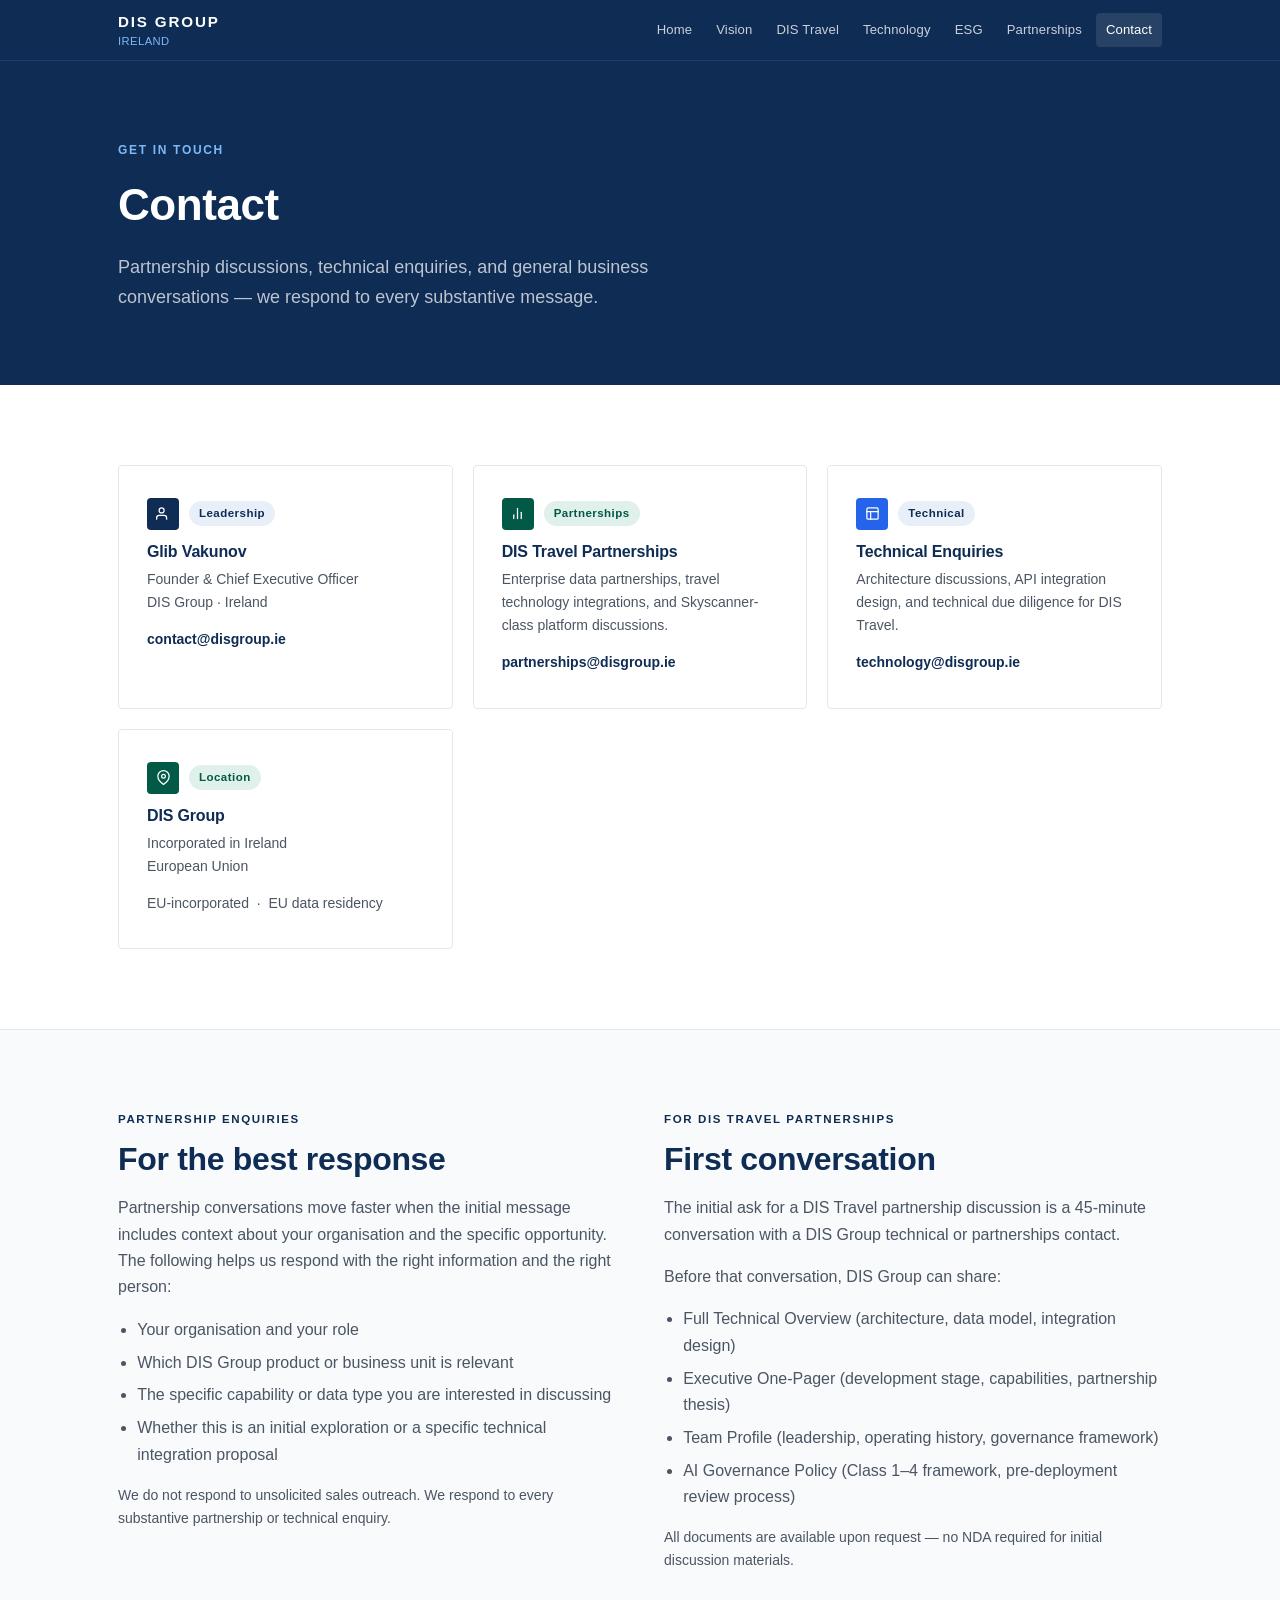
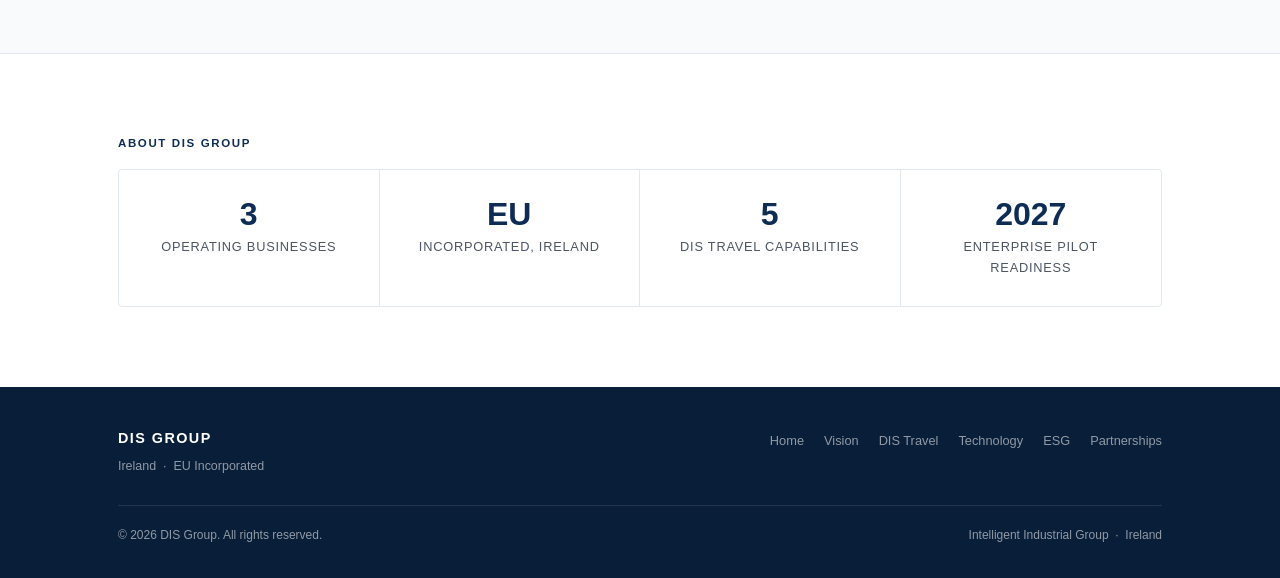
==== docs/contact.html @ 8ce6a3cd "docs: add GitHub Pages corporate website for DIS Group 7-page professional HTML/CSS website from /do" ====
<!DOCTYPE html>
<html lang="en">
<head>
  <meta charset="UTF-8">
  <meta name="viewport" content="width=device-width, initial-scale=1.0">
  <title>Contact — DIS Group</title>
  <meta name="description" content="Contact DIS Group for partnership enquiries, DIS Travel information, and general business discussions.">
  <link rel="stylesheet" href="css/style.css">
</head>
<body>

<nav class="nav">
  <div class="container nav-inner">
    <a href="index.html" class="nav-logo">DIS GROUP<span>IRELAND</span></a>
    <ul class="nav-links">
      <li><a href="index.html">Home</a></li>
      <li><a href="vision.html">Vision</a></li>
      <li><a href="dis-travel.html">DIS Travel</a></li>
      <li><a href="technology.html">Technology</a></li>
      <li><a href="esg.html">ESG</a></li>
      <li><a href="partnerships.html">Partnerships</a></li>
      <li><a href="contact.html" class="active">Contact</a></li>
    </ul>
  </div>
</nav>

<!-- ── HERO ── -->
<section class="hero">
  <div class="container">
    <div class="hero-eyebrow">Get in Touch</div>
    <h1>Contact</h1>
    <p class="lead">Partnership discussions, technical enquiries, and general business conversations — we respond to every substantive message.</p>
  </div>
</section>

<!-- ── CONTACT CARDS ── -->
<section class="section">
  <div class="container">
    <div class="contact-grid">

      <div class="contact-card">
        <div style="display:flex; align-items:center; gap:10px; margin-bottom:12px;">
          <div class="card-icon" style="margin:0; width:32px; height:32px;">
            <svg viewBox="0 0 24 24" style="width:15px; height:15px;"><path d="M17 21v-2a4 4 0 0 0-4-4H5a4 4 0 0 0-4 4v2" stroke="white" fill="none" stroke-width="2" stroke-linecap="round" stroke-linejoin="round"/><circle cx="9" cy="7" r="4" stroke="white" fill="none" stroke-width="2"/></svg>
          </div>
          <span class="badge badge-navy">Leadership</span>
        </div>
        <h3>Glib Vakunov</h3>
        <p>Founder &amp; Chief Executive Officer<br>DIS Group · Ireland</p>
        <a href="mailto:contact@disgroup.ie">contact@disgroup.ie</a>
      </div>

      <div class="contact-card">
        <div style="display:flex; align-items:center; gap:10px; margin-bottom:12px;">
          <div class="card-icon card-icon-green" style="margin:0; width:32px; height:32px;">
            <svg viewBox="0 0 24 24" style="width:15px; height:15px;"><path d="M18 20V10" stroke="white" fill="none" stroke-width="2" stroke-linecap="round"/><path d="M12 20V4" stroke="white" fill="none" stroke-width="2" stroke-linecap="round"/><path d="M6 20v-6" stroke="white" fill="none" stroke-width="2" stroke-linecap="round"/></svg>
          </div>
          <span class="badge badge-green">Partnerships</span>
        </div>
        <h3>DIS Travel Partnerships</h3>
        <p>Enterprise data partnerships, travel technology integrations, and Skyscanner-class platform discussions.</p>
        <a href="mailto:partnerships@disgroup.ie">partnerships@disgroup.ie</a>
      </div>

      <div class="contact-card">
        <div style="display:flex; align-items:center; gap:10px; margin-bottom:12px;">
          <div class="card-icon card-icon-blue" style="margin:0; width:32px; height:32px;">
            <svg viewBox="0 0 24 24" style="width:15px; height:15px;"><rect x="3" y="3" width="18" height="18" rx="2" stroke="white" fill="none" stroke-width="2"/><path d="M3 9h18" stroke="white" fill="none" stroke-width="2"/><path d="M9 21V9" stroke="white" fill="none" stroke-width="2"/></svg>
          </div>
          <span class="badge badge-navy">Technical</span>
        </div>
        <h3>Technical Enquiries</h3>
        <p>Architecture discussions, API integration design, and technical due diligence for DIS Travel.</p>
        <a href="mailto:technology@disgroup.ie">technology@disgroup.ie</a>
      </div>

      <div class="contact-card">
        <div style="display:flex; align-items:center; gap:10px; margin-bottom:12px;">
          <div class="card-icon" style="margin:0; width:32px; height:32px; background:var(--green);">
            <svg viewBox="0 0 24 24" style="width:15px; height:15px;"><path d="M21 10c0 7-9 13-9 13s-9-6-9-13a9 9 0 0 1 18 0z" stroke="white" fill="none" stroke-width="2"/><circle cx="12" cy="10" r="3" stroke="white" fill="none" stroke-width="2"/></svg>
          </div>
          <span class="badge badge-green">Location</span>
        </div>
        <h3>DIS Group</h3>
        <p>Incorporated in Ireland<br>European Union</p>
        <span style="font-size:0.875rem; color:var(--gray-600);">EU-incorporated &nbsp;·&nbsp; EU data residency</span>
      </div>

    </div>
  </div>
</section>

<hr class="divider">

<!-- ── WHAT TO INCLUDE ── -->
<section class="section section-alt">
  <div class="container">
    <div class="two-col">
      <div>
        <span class="section-label">Partnership Enquiries</span>
        <h2 class="mt-xs">For the best response</h2>
        <p class="mt-sm">Partnership conversations move faster when the initial message includes context about your organisation and the specific opportunity. The following helps us respond with the right information and the right person:</p>
        <ul class="bullets mt-xs">
          <li>Your organisation and your role</li>
          <li>Which DIS Group product or business unit is relevant</li>
          <li>The specific capability or data type you are interested in discussing</li>
          <li>Whether this is an initial exploration or a specific technical integration proposal</li>
        </ul>
        <p class="mt-sm text-muted text-small">We do not respond to unsolicited sales outreach. We respond to every substantive partnership or technical enquiry.</p>
      </div>
      <div>
        <span class="section-label">For DIS Travel Partnerships</span>
        <h2 class="mt-xs">First conversation</h2>
        <p class="mt-sm">The initial ask for a DIS Travel partnership discussion is a 45-minute conversation with a DIS Group technical or partnerships contact.</p>
        <p>Before that conversation, DIS Group can share:</p>
        <ul class="bullets mt-xs">
          <li>Full Technical Overview (architecture, data model, integration design)</li>
          <li>Executive One-Pager (development stage, capabilities, partnership thesis)</li>
          <li>Team Profile (leadership, operating history, governance framework)</li>
          <li>AI Governance Policy (Class 1–4 framework, pre-deployment review process)</li>
        </ul>
        <p class="mt-sm text-muted text-small">All documents are available upon request — no NDA required for initial discussion materials.</p>
      </div>
    </div>
  </div>
</section>

<hr class="divider">

<!-- ── CONTEXT STRIP ── -->
<section class="section">
  <div class="container">
    <span class="section-label">About DIS Group</span>
    <div class="stat-strip mt-sm">
      <div class="stat-item">
        <div class="stat-number">3</div>
        <div class="stat-label">Operating Businesses</div>
      </div>
      <div class="stat-item">
        <div class="stat-number">EU</div>
        <div class="stat-label">Incorporated, Ireland</div>
      </div>
      <div class="stat-item">
        <div class="stat-number">5</div>
        <div class="stat-label">DIS Travel Capabilities</div>
      </div>
      <div class="stat-item">
        <div class="stat-number">2027</div>
        <div class="stat-label">Enterprise Pilot Readiness</div>
      </div>
    </div>
  </div>
</section>

<footer>
  <div class="container">
    <div class="footer-inner">
      <div>
        <div class="footer-brand">DIS GROUP</div>
        <div class="footer-meta">Ireland &nbsp;·&nbsp; EU Incorporated</div>
      </div>
      <ul class="footer-links">
        <li><a href="index.html">Home</a></li>
        <li><a href="vision.html">Vision</a></li>
        <li><a href="dis-travel.html">DIS Travel</a></li>
        <li><a href="technology.html">Technology</a></li>
        <li><a href="esg.html">ESG</a></li>
        <li><a href="partnerships.html">Partnerships</a></li>
      </ul>
    </div>
    <div class="footer-bottom">
      <span>&copy; 2026 DIS Group. All rights reserved.</span>
      <span>Intelligent Industrial Group &nbsp;&middot;&nbsp; Ireland</span>
    </div>
  </div>
</footer>

</body>
</html>
---- docs/css/style.css ----
/* ============================================================
   DIS GROUP — Corporate Website
   Design System: Navy #0E2C54 · Green #025A46 · White #FFFFFF
   ============================================================ */

/* ── RESET ── */
*, *::before, *::after { box-sizing: border-box; margin: 0; padding: 0; }
html { font-size: 16px; scroll-behavior: smooth; }
img { max-width: 100%; display: block; }
a { color: inherit; text-decoration: none; }

/* ── TOKENS ── */
:root {
  --navy:      #0E2C54;
  --navy-deep: #091E38;
  --navy-mid:  #1A3F6F;
  --green:     #025A46;
  --green-mid: #03745A;
  --blue:      #2563EB;
  --white:     #FFFFFF;
  --gray-50:   #F8FAFC;
  --gray-100:  #F1F5F9;
  --gray-200:  #E2E8F0;
  --gray-400:  #94A3B8;
  --gray-600:  #4B5563;
  --gray-800:  #1F2937;
  --text:      #111827;

  --font: -apple-system, BlinkMacSystemFont, 'Segoe UI', Helvetica, Arial, sans-serif;
  --mono: 'SF Mono', 'Courier New', monospace;

  --radius:  4px;
  --shadow:  0 1px 3px rgba(0,0,0,0.10), 0 1px 2px rgba(0,0,0,0.06);
  --shadow-md: 0 4px 12px rgba(0,0,0,0.08);

  --max-w: 1100px;
  --section-gap: 80px;
}

/* ── BASE ── */
body {
  font-family: var(--font);
  font-size: 1rem;
  line-height: 1.65;
  color: var(--text);
  background: var(--white);
  -webkit-font-smoothing: antialiased;
}

/* ── UTILITIES ── */
.container { max-width: var(--max-w); margin: 0 auto; padding: 0 28px; }
.text-navy  { color: var(--navy); }
.text-green { color: var(--green); }
.text-muted { color: var(--gray-600); }
.text-small { font-size: 0.875rem; }
.text-center { text-align: center; }
.mt-0 { margin-top: 0; }
.mt-xs { margin-top: 8px; }
.mt-sm { margin-top: 16px; }
.mt-md { margin-top: 32px; }
.mt-lg { margin-top: 48px; }

/* ── TYPOGRAPHY ── */
h1, h2, h3, h4, h5 {
  font-family: var(--font);
  font-weight: 700;
  color: var(--navy);
  line-height: 1.25;
  letter-spacing: -0.01em;
}
h1 { font-size: clamp(1.75rem, 4vw, 2.75rem); }
h2 { font-size: clamp(1.4rem, 3vw, 2rem); }
h3 { font-size: 1.2rem; }
h4 { font-size: 1rem; color: var(--gray-800); }

p { margin-bottom: 1rem; color: var(--gray-600); }
p:last-child { margin-bottom: 0; }
p.lead { font-size: 1.125rem; color: var(--gray-600); line-height: 1.7; }

strong { color: var(--text); font-weight: 600; }
em { font-style: italic; }

ul.clean { list-style: none; padding: 0; }
ul.bullets { list-style: disc; padding-left: 1.2rem; }
ul.bullets li { margin-bottom: 0.4rem; color: var(--gray-600); }

/* ── NAVIGATION ── */
.nav {
  position: sticky;
  top: 0;
  z-index: 100;
  background: var(--navy);
  border-bottom: 1px solid var(--navy-mid);
}

.nav-inner {
  display: flex;
  align-items: center;
  justify-content: space-between;
  height: 60px;
  gap: 24px;
}

.nav-logo {
  font-size: 0.95rem;
  font-weight: 700;
  letter-spacing: 0.12em;
  color: var(--white);
  white-space: nowrap;
  flex-shrink: 0;
}

.nav-logo span {
  color: #7EB8F7;
  font-weight: 400;
  letter-spacing: 0.04em;
  font-size: 0.7rem;
  display: block;
  margin-top: -2px;
}

.nav-links {
  display: flex;
  align-items: center;
  gap: 4px;
  list-style: none;
  flex-wrap: wrap;
}

.nav-links a {
  display: block;
  padding: 6px 10px;
  font-size: 0.82rem;
  font-weight: 500;
  color: rgba(255,255,255,0.78);
  border-radius: var(--radius);
  letter-spacing: 0.01em;
  transition: color 0.15s, background 0.15s;
}

.nav-links a:hover,
.nav-links a.active {
  color: var(--white);
  background: rgba(255,255,255,0.1);
}

/* ── HERO ── */
.hero {
  background: var(--navy);
  color: var(--white);
  padding: 80px 0 72px;
}

.hero-eyebrow {
  font-size: 0.75rem;
  font-weight: 600;
  letter-spacing: 0.14em;
  text-transform: uppercase;
  color: #7EB8F7;
  margin-bottom: 16px;
}

.hero h1 {
  color: var(--white);
  max-width: 700px;
  margin-bottom: 20px;
}

.hero p.lead {
  color: rgba(255,255,255,0.72);
  max-width: 560px;
  margin-bottom: 0;
}

.hero-green {
  background: var(--green);
}

.hero-deep {
  background: var(--navy-deep);
}

/* ── SECTIONS ── */
.section { padding: var(--section-gap) 0; }
.section-alt { background: var(--gray-50); }
.section-navy { background: var(--navy); color: var(--white); }
.section-navy h2, .section-navy h3 { color: var(--white); }
.section-navy p { color: rgba(255,255,255,0.72); }
.section-navy .text-muted { color: rgba(255,255,255,0.55); }

.section-label {
  font-size: 0.72rem;
  font-weight: 700;
  letter-spacing: 0.14em;
  text-transform: uppercase;
  color: var(--navy);
  margin-bottom: 10px;
  display: block;
}

.section-navy .section-label { color: #7EB8F7; }
.section-green .section-label { color: var(--green); }

.section-intro { max-width: 640px; }

/* ── DIVIDER ── */
.divider {
  border: none;
  border-top: 1px solid var(--gray-200);
  margin: 0;
}

/* ── CARDS ── */
.card-grid {
  display: grid;
  gap: 20px;
  grid-template-columns: repeat(auto-fill, minmax(280px, 1fr));
}

.card-grid-2 {
  display: grid;
  gap: 20px;
  grid-template-columns: repeat(auto-fill, minmax(340px, 1fr));
}

.card {
  background: var(--white);
  border: 1px solid var(--gray-200);
  border-radius: var(--radius);
  padding: 28px;
  box-shadow: var(--shadow);
}

.card-alt { background: var(--gray-50); }

.card-icon {
  width: 36px;
  height: 36px;
  border-radius: var(--radius);
  background: var(--navy);
  display: flex;
  align-items: center;
  justify-content: center;
  margin-bottom: 16px;
}

.card-icon-green { background: var(--green); }
.card-icon-blue  { background: var(--blue); }

.card-icon svg { width: 18px; height: 18px; fill: none; stroke: white; stroke-width: 2; stroke-linecap: round; stroke-linejoin: round; }

.card h3 { margin-bottom: 8px; font-size: 1.05rem; }
.card p  { font-size: 0.9rem; margin-bottom: 0; }

/* ── STAT STRIP ── */
.stat-strip {
  display: grid;
  grid-template-columns: repeat(auto-fit, minmax(160px, 1fr));
  gap: 0;
  border: 1px solid var(--gray-200);
  border-radius: var(--radius);
  overflow: hidden;
}

.stat-item {
  padding: 28px 24px;
  border-right: 1px solid var(--gray-200);
  text-align: center;
}

.stat-item:last-child { border-right: none; }

.stat-number {
  font-size: 2rem;
  font-weight: 700;
  color: var(--navy);
  line-height: 1;
  margin-bottom: 6px;
}

.stat-label {
  font-size: 0.8rem;
  color: var(--gray-600);
  text-transform: uppercase;
  letter-spacing: 0.06em;
}

/* ── TABLE ── */
.data-table {
  width: 100%;
  border-collapse: collapse;
  font-size: 0.9rem;
}

.data-table th {
  background: var(--navy);
  color: var(--white);
  font-weight: 600;
  text-align: left;
  padding: 11px 16px;
  font-size: 0.8rem;
  letter-spacing: 0.03em;
}

.data-table td {
  padding: 10px 16px;
  border-bottom: 1px solid var(--gray-200);
  color: var(--gray-600);
  vertical-align: top;
}

.data-table tr:nth-child(even) td { background: var(--gray-50); }
.data-table tr:last-child td { border-bottom: none; }
.data-table td:first-child { font-weight: 600; color: var(--navy); }
.data-table-wrap { border: 1px solid var(--gray-200); border-radius: var(--radius); overflow: hidden; }

/* ── PILLAR LIST ── */
.pillar-list { display: flex; flex-direction: column; gap: 20px; }

.pillar {
  display: flex;
  gap: 20px;
  align-items: flex-start;
}

.pillar-number {
  flex-shrink: 0;
  width: 36px;
  height: 36px;
  background: var(--navy);
  color: var(--white);
  font-size: 0.85rem;
  font-weight: 700;
  display: flex;
  align-items: center;
  justify-content: center;
  border-radius: var(--radius);
}

.pillar-number-green { background: var(--green); }

.pillar-body h4 { color: var(--navy); margin-bottom: 4px; font-size: 0.95rem; }
.pillar-body p  { font-size: 0.875rem; margin: 0; color: var(--gray-600); }

/* ── HORIZON CARDS ── */
.horizon-grid {
  display: grid;
  gap: 16px;
  grid-template-columns: repeat(auto-fill, minmax(240px, 1fr));
}

.horizon-card {
  border: 1px solid var(--gray-200);
  border-radius: var(--radius);
  padding: 24px;
  border-top: 3px solid var(--navy);
}

.horizon-card.green { border-top-color: var(--green); }
.horizon-card.blue  { border-top-color: var(--blue); }
.horizon-card.light { border-top-color: var(--gray-400); }

.horizon-label {
  font-size: 0.7rem;
  font-weight: 700;
  letter-spacing: 0.12em;
  text-transform: uppercase;
  color: var(--navy);
  margin-bottom: 6px;
}

.horizon-card.green .horizon-label { color: var(--green); }

.horizon-card h3 { font-size: 1rem; margin-bottom: 8px; }
.horizon-card p  { font-size: 0.85rem; margin: 0; }

/* ── BADGE ── */
.badge {
  display: inline-block;
  padding: 3px 10px;
  border-radius: 100px;
  font-size: 0.72rem;
  font-weight: 600;
  letter-spacing: 0.04em;
}

.badge-navy   { background: #E8EFF8; color: var(--navy); }
.badge-green  { background: #E0F0EA; color: var(--green); }
.badge-orange { background: #FEF3C7; color: #92400E; }
.badge-gray   { background: var(--gray-100); color: var(--gray-600); }

/* ── TWO COLUMN ── */
.two-col {
  display: grid;
  grid-template-columns: 1fr 1fr;
  gap: 48px;
  align-items: start;
}

.two-col-wide {
  display: grid;
  grid-template-columns: 3fr 2fr;
  gap: 56px;
  align-items: start;
}

/* ── CTA BLOCK ── */
.cta-block {
  background: var(--navy);
  color: var(--white);
  border-radius: var(--radius);
  padding: 48px 40px;
  text-align: center;
}

.cta-block h2 { color: var(--white); margin-bottom: 12px; }
.cta-block p  { color: rgba(255,255,255,0.72); max-width: 500px; margin: 0 auto 28px; }

.btn {
  display: inline-block;
  padding: 11px 24px;
  border-radius: var(--radius);
  font-size: 0.875rem;
  font-weight: 600;
  letter-spacing: 0.01em;
  cursor: pointer;
  border: none;
}

.btn-white { background: var(--white); color: var(--navy); }
.btn-white:hover { background: var(--gray-100); }
.btn-navy  { background: var(--navy); color: var(--white); border: 1px solid rgba(255,255,255,0.2); }
.btn-outline { background: transparent; color: var(--white); border: 1px solid rgba(255,255,255,0.4); }
.btn-outline:hover { background: rgba(255,255,255,0.1); }

/* ── STATUS PILL ── */
.status-complete { color: var(--green); font-weight: 600; }
.status-progress { color: #B45309; font-weight: 600; }
.status-designed { color: var(--navy); font-weight: 600; }
.status-planned  { color: var(--gray-600); font-weight: 600; }

/* ── BLOCKQUOTE ── */
blockquote.pull {
  border-left: 3px solid var(--navy);
  padding: 0 0 0 20px;
  margin: 24px 0;
}

blockquote.pull p {
  font-size: 1.05rem;
  font-style: italic;
  color: var(--navy);
  margin: 0;
  line-height: 1.6;
}

/* ── CONTACT ── */
.contact-grid {
  display: grid;
  gap: 20px;
  grid-template-columns: repeat(auto-fill, minmax(260px, 1fr));
}

.contact-card {
  background: var(--white);
  border: 1px solid var(--gray-200);
  border-radius: var(--radius);
  padding: 32px 28px;
}

.contact-card h3 { font-size: 1rem; margin-bottom: 6px; }
.contact-card p  { font-size: 0.875rem; margin-bottom: 12px; }
.contact-card a  { color: var(--navy); font-weight: 600; font-size: 0.875rem; }
.contact-card a:hover { text-decoration: underline; }

/* ── FOOTER ── */
footer {
  background: var(--navy-deep);
  color: rgba(255,255,255,0.55);
  padding: 40px 0 32px;
  margin-top: 0;
}

.footer-inner {
  display: flex;
  align-items: flex-start;
  justify-content: space-between;
  gap: 32px;
  flex-wrap: wrap;
}

.footer-brand { font-size: 0.9rem; font-weight: 700; color: var(--white); letter-spacing: 0.1em; margin-bottom: 6px; }
.footer-meta { font-size: 0.78rem; }

.footer-links {
  display: flex;
  gap: 20px;
  flex-wrap: wrap;
  list-style: none;
  align-items: center;
}

.footer-links a {
  font-size: 0.8rem;
  color: rgba(255,255,255,0.55);
}

.footer-links a:hover { color: var(--white); }

.footer-bottom {
  margin-top: 28px;
  padding-top: 20px;
  border-top: 1px solid rgba(255,255,255,0.1);
  font-size: 0.75rem;
  display: flex;
  justify-content: space-between;
  align-items: center;
  flex-wrap: wrap;
  gap: 8px;
}

/* ── RESPONSIVE ── */
@media (max-width: 768px) {
  :root { --section-gap: 52px; }

  .container { padding: 0 20px; }

  .hero { padding: 52px 0 48px; }
  .hero h1 { font-size: 1.75rem; }

  .nav-inner { height: 52px; }
  .nav-links a { padding: 5px 7px; font-size: 0.75rem; }

  .two-col,
  .two-col-wide { grid-template-columns: 1fr; gap: 32px; }

  .stat-strip {
    grid-template-columns: repeat(2, 1fr);
  }

  .stat-item { border-right: none; border-bottom: 1px solid var(--gray-200); }
  .stat-item:nth-child(odd) { border-right: 1px solid var(--gray-200); }

  .cta-block { padding: 36px 24px; }

  .footer-inner { flex-direction: column; gap: 20px; }
  .footer-bottom { flex-direction: column; text-align: center; }
}

@media (max-width: 480px) {
  .nav-links { gap: 2px; }
  .nav-links a { padding: 4px 6px; font-size: 0.7rem; }
  .horizon-grid { grid-template-columns: 1fr; }
}
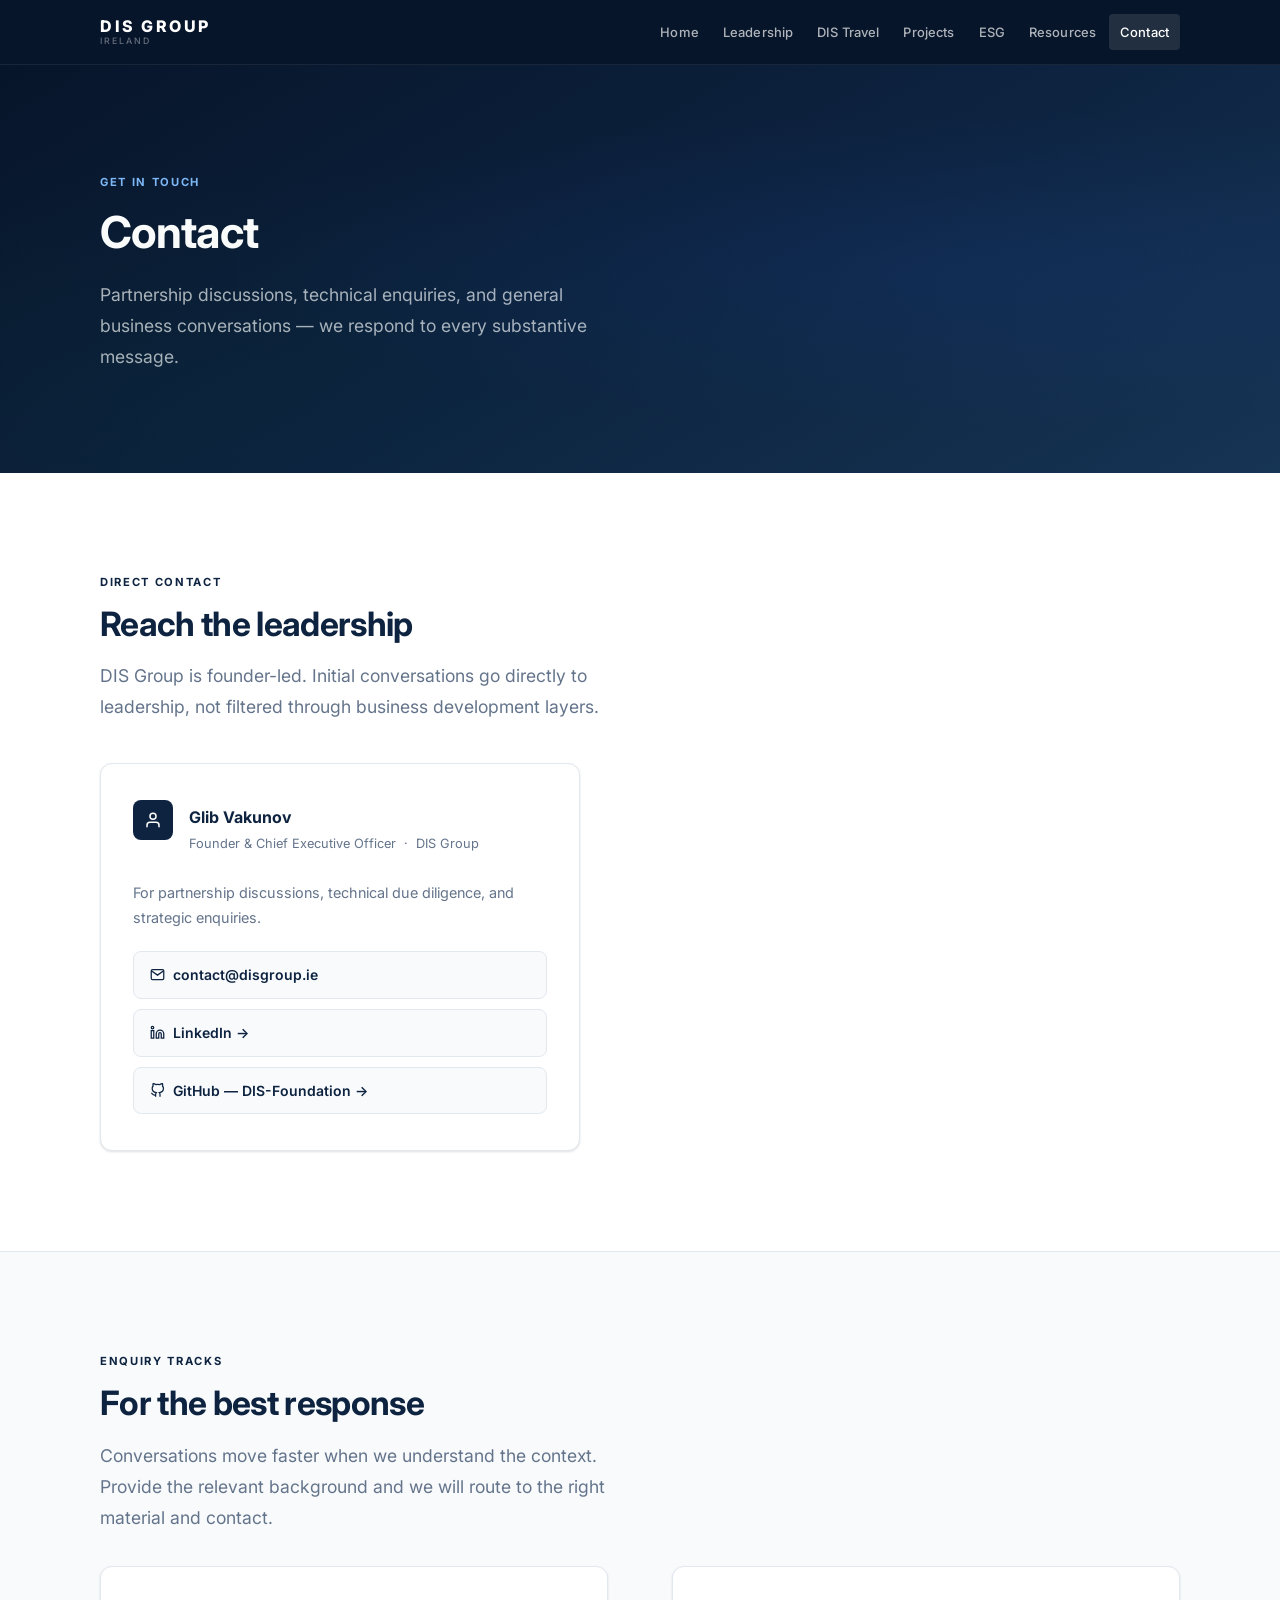
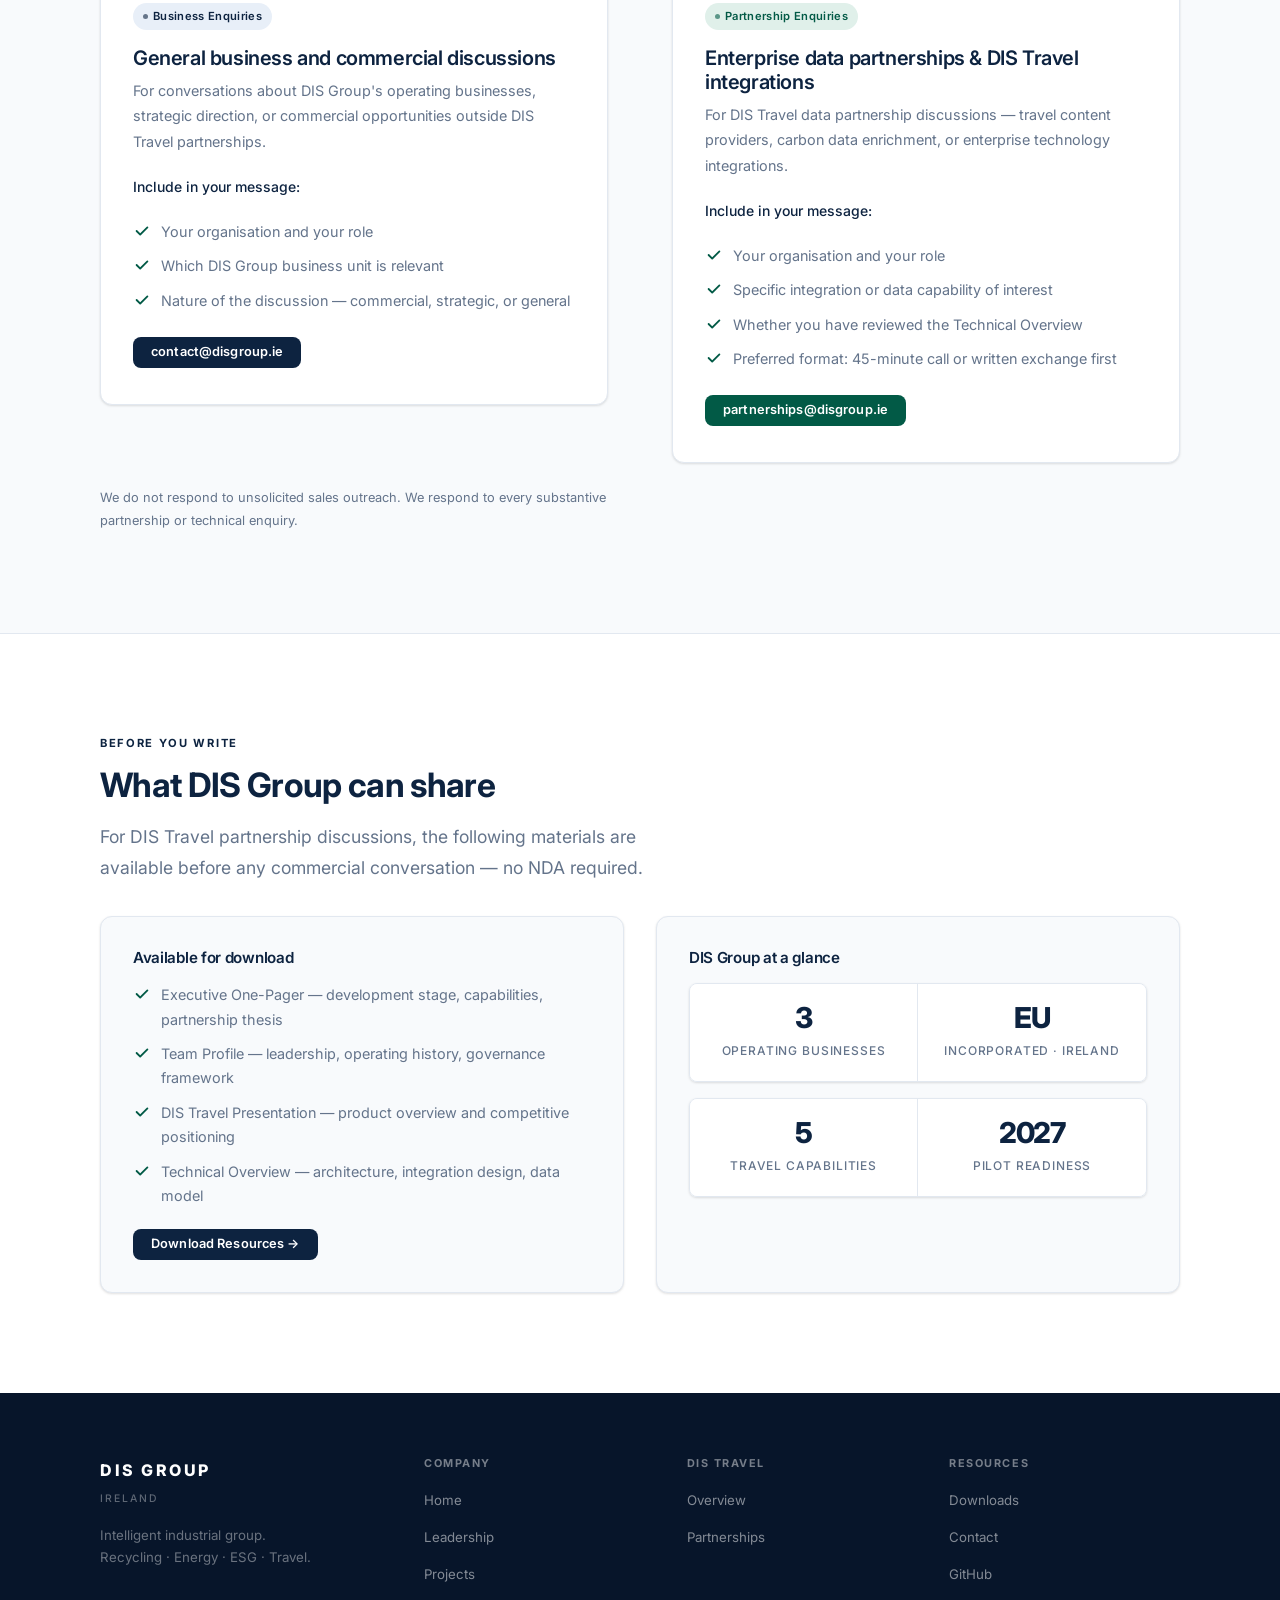
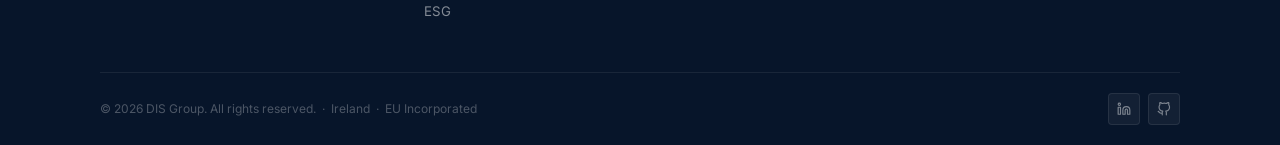
==== commit e9618e3f: "docs: enterprise website v2 — 3 new pages, full design system upgrade - Add leadership.html (Glib Va" ====
--- a/docs/contact.html
+++ b/docs/contact.html
@@ -5,172 +5,230 @@
   <meta name="viewport" content="width=device-width, initial-scale=1.0">
   <title>Contact — DIS Group</title>
   <meta name="description" content="Contact DIS Group for partnership enquiries, DIS Travel information, and general business discussions.">
+  <link rel="preconnect" href="https://fonts.googleapis.com">
+  <link rel="preconnect" href="https://fonts.gstatic.com" crossorigin>
+  <link href="https://fonts.googleapis.com/css2?family=Inter:wght@300;400;500;600;700;800&display=swap" rel="stylesheet">
   <link rel="stylesheet" href="css/style.css">
 </head>
 <body>
 
 <nav class="nav">
-  <div class="container nav-inner">
-    <a href="index.html" class="nav-logo">DIS GROUP<span>IRELAND</span></a>
-    <ul class="nav-links">
-      <li><a href="index.html">Home</a></li>
-      <li><a href="vision.html">Vision</a></li>
-      <li><a href="dis-travel.html">DIS Travel</a></li>
-      <li><a href="technology.html">Technology</a></li>
-      <li><a href="esg.html">ESG</a></li>
-      <li><a href="partnerships.html">Partnerships</a></li>
-      <li><a href="contact.html" class="active">Contact</a></li>
-    </ul>
+  <div class="container">
+    <div class="nav-inner">
+      <a href="index.html" class="nav-logo">
+        <span class="nav-logo-mark">DIS GROUP</span>
+        <span class="nav-logo-sub">Ireland</span>
+      </a>
+      <input type="checkbox" id="nav-toggle" class="nav-toggle-input">
+      <label for="nav-toggle" class="nav-hamburger" aria-label="Menu">
+        <span></span><span></span><span></span>
+      </label>
+      <ul class="nav-links">
+        <li><a href="index.html">Home</a></li>
+        <li><a href="leadership.html">Leadership</a></li>
+        <li><a href="dis-travel.html">DIS Travel</a></li>
+        <li><a href="projects.html">Projects</a></li>
+        <li><a href="esg.html">ESG</a></li>
+        <li><a href="resources.html">Resources</a></li>
+        <li><a href="contact.html" class="active">Contact</a></li>
+      </ul>
+    </div>
   </div>
 </nav>
 
 <!-- ── HERO ── -->
 <section class="hero">
   <div class="container">
-    <div class="hero-eyebrow">Get in Touch</div>
+    <div class="hero-eyebrow eyebrow">Get in Touch</div>
     <h1>Contact</h1>
     <p class="lead">Partnership discussions, technical enquiries, and general business conversations — we respond to every substantive message.</p>
   </div>
 </section>
 
-<!-- ── CONTACT CARDS ── -->
+<!-- ── LEADERSHIP CARD ── -->
 <section class="section">
   <div class="container">
-    <div class="contact-grid">
-
-      <div class="contact-card">
-        <div style="display:flex; align-items:center; gap:10px; margin-bottom:12px;">
-          <div class="card-icon" style="margin:0; width:32px; height:32px;">
-            <svg viewBox="0 0 24 24" style="width:15px; height:15px;"><path d="M17 21v-2a4 4 0 0 0-4-4H5a4 4 0 0 0-4 4v2" stroke="white" fill="none" stroke-width="2" stroke-linecap="round" stroke-linejoin="round"/><circle cx="9" cy="7" r="4" stroke="white" fill="none" stroke-width="2"/></svg>
-          </div>
-          <span class="badge badge-navy">Leadership</span>
-        </div>
-        <h3>Glib Vakunov</h3>
-        <p>Founder &amp; Chief Executive Officer<br>DIS Group · Ireland</p>
-        <a href="mailto:contact@disgroup.ie">contact@disgroup.ie</a>
-      </div>
-
-      <div class="contact-card">
-        <div style="display:flex; align-items:center; gap:10px; margin-bottom:12px;">
-          <div class="card-icon card-icon-green" style="margin:0; width:32px; height:32px;">
-            <svg viewBox="0 0 24 24" style="width:15px; height:15px;"><path d="M18 20V10" stroke="white" fill="none" stroke-width="2" stroke-linecap="round"/><path d="M12 20V4" stroke="white" fill="none" stroke-width="2" stroke-linecap="round"/><path d="M6 20v-6" stroke="white" fill="none" stroke-width="2" stroke-linecap="round"/></svg>
-          </div>
-          <span class="badge badge-green">Partnerships</span>
-        </div>
-        <h3>DIS Travel Partnerships</h3>
-        <p>Enterprise data partnerships, travel technology integrations, and Skyscanner-class platform discussions.</p>
-        <a href="mailto:partnerships@disgroup.ie">partnerships@disgroup.ie</a>
-      </div>
-
-      <div class="contact-card">
-        <div style="display:flex; align-items:center; gap:10px; margin-bottom:12px;">
-          <div class="card-icon card-icon-blue" style="margin:0; width:32px; height:32px;">
-            <svg viewBox="0 0 24 24" style="width:15px; height:15px;"><rect x="3" y="3" width="18" height="18" rx="2" stroke="white" fill="none" stroke-width="2"/><path d="M3 9h18" stroke="white" fill="none" stroke-width="2"/><path d="M9 21V9" stroke="white" fill="none" stroke-width="2"/></svg>
-          </div>
-          <span class="badge badge-navy">Technical</span>
-        </div>
-        <h3>Technical Enquiries</h3>
-        <p>Architecture discussions, API integration design, and technical due diligence for DIS Travel.</p>
-        <a href="mailto:technology@disgroup.ie">technology@disgroup.ie</a>
-      </div>
-
-      <div class="contact-card">
-        <div style="display:flex; align-items:center; gap:10px; margin-bottom:12px;">
-          <div class="card-icon" style="margin:0; width:32px; height:32px; background:var(--green);">
-            <svg viewBox="0 0 24 24" style="width:15px; height:15px;"><path d="M21 10c0 7-9 13-9 13s-9-6-9-13a9 9 0 0 1 18 0z" stroke="white" fill="none" stroke-width="2"/><circle cx="12" cy="10" r="3" stroke="white" fill="none" stroke-width="2"/></svg>
-          </div>
-          <span class="badge badge-green">Location</span>
-        </div>
-        <h3>DIS Group</h3>
-        <p>Incorporated in Ireland<br>European Union</p>
-        <span style="font-size:0.875rem; color:var(--gray-600);">EU-incorporated &nbsp;·&nbsp; EU data residency</span>
-      </div>
-
+    <span class="eyebrow">Direct Contact</span>
+    <h2 style="margin-top: 12px;">Reach the leadership</h2>
+    <p class="lead" style="max-width: 560px; margin-top: 16px;">DIS Group is founder-led. Initial conversations go directly to leadership, not filtered through business development layers.</p>
+
+    <div style="margin-top: 40px; max-width: 480px;">
+      <div class="contact-track">
+        <div style="display: flex; align-items: center; gap: 16px; margin-bottom: 20px;">
+          <div class="icon-chip icon-chip-navy" style="flex-shrink: 0;">
+            <svg viewBox="0 0 24 24"><path d="M20 21v-2a4 4 0 0 0-4-4H8a4 4 0 0 0-4 4v2"/><circle cx="12" cy="7" r="4"/></svg>
+          </div>
+          <div>
+            <div style="font-weight: 700; color: var(--navy); font-size: 1rem;">Glib Vakunov</div>
+            <div style="font-size: 0.8rem; color: var(--text-muted); margin-top: 2px;">Founder &amp; Chief Executive Officer &nbsp;·&nbsp; DIS Group</div>
+          </div>
+        </div>
+        <p>For partnership discussions, technical due diligence, and strategic enquiries.</p>
+        <div style="display: flex; flex-direction: column; gap: 10px; margin-top: 20px;">
+          <a href="mailto:contact@disgroup.ie" class="contact-email">
+            <svg viewBox="0 0 24 24"><path d="M4 4h16c1.1 0 2 .9 2 2v12c0 1.1-.9 2-2 2H4c-1.1 0-2-.9-2-2V6c0-1.1.9-2 2-2z"/><polyline points="22,6 12,13 2,6"/></svg>
+            contact@disgroup.ie
+          </a>
+          <a href="https://linkedin.com" class="contact-email" target="_blank" rel="noopener">
+            <svg viewBox="0 0 24 24"><path d="M16 8a6 6 0 0 1 6 6v7h-4v-7a2 2 0 0 0-2-2 2 2 0 0 0-2 2v7h-4v-7a6 6 0 0 1 6-6z"/><rect x="2" y="9" width="4" height="12"/><circle cx="4" cy="4" r="2"/></svg>
+            LinkedIn &rarr;
+          </a>
+          <a href="https://github.com/Glebhik/DIS-Foundation" class="contact-email" target="_blank" rel="noopener">
+            <svg viewBox="0 0 24 24"><path d="M9 19c-5 1.5-5-2.5-7-3m14 6v-3.87a3.37 3.37 0 0 0-.94-2.61c3.14-.35 6.44-1.54 6.44-7A5.44 5.44 0 0 0 20 4.77 5.07 5.07 0 0 0 19.91 1S18.73.65 16 2.48a13.38 13.38 0 0 0-7 0C6.27.65 5.09 1 5.09 1A5.07 5.07 0 0 0 5 4.77a5.44 5.44 0 0 0-1.5 3.78c0 5.42 3.3 6.61 6.44 7A3.37 3.37 0 0 0 9 18.13V22"/></svg>
+            GitHub — DIS-Foundation &rarr;
+          </a>
+        </div>
+      </div>
     </div>
   </div>
 </section>
 
 <hr class="divider">
 
-<!-- ── WHAT TO INCLUDE ── -->
+<!-- ── ENQUIRY TRACKS ── -->
 <section class="section section-alt">
   <div class="container">
-    <div class="two-col">
+    <span class="eyebrow">Enquiry Tracks</span>
+    <h2 style="margin-top: 12px;">For the best response</h2>
+    <p class="lead" style="max-width: 560px; margin-top: 16px;">Conversations move faster when we understand the context. Provide the relevant background and we will route to the right material and contact.</p>
+
+    <div class="split mt-8">
+
+      <div class="contact-track">
+        <div style="display: flex; align-items: center; gap: 10px; margin-bottom: 16px;">
+          <span class="badge badge-navy">Business Enquiries</span>
+        </div>
+        <h3>General business and commercial discussions</h3>
+        <p>For conversations about DIS Group's operating businesses, strategic direction, or commercial opportunities outside DIS Travel partnerships.</p>
+        <p style="font-size: 0.875rem; font-weight: 500; color: var(--navy); margin-top: 12px;">Include in your message:</p>
+        <ul class="check-list" style="margin-top: 8px;">
+          <li>Your organisation and your role</li>
+          <li>Which DIS Group business unit is relevant</li>
+          <li>Nature of the discussion — commercial, strategic, or general</li>
+        </ul>
+        <div style="margin-top: 24px;">
+          <a href="mailto:contact@disgroup.ie" class="btn btn-navy btn-sm">contact@disgroup.ie</a>
+        </div>
+      </div>
+
+      <div class="contact-track">
+        <div style="display: flex; align-items: center; gap: 10px; margin-bottom: 16px;">
+          <span class="badge badge-green">Partnership Enquiries</span>
+        </div>
+        <h3>Enterprise data partnerships &amp; DIS Travel integrations</h3>
+        <p>For DIS Travel data partnership discussions — travel content providers, carbon data enrichment, or enterprise technology integrations.</p>
+        <p style="font-size: 0.875rem; font-weight: 500; color: var(--navy); margin-top: 12px;">Include in your message:</p>
+        <ul class="check-list" style="margin-top: 8px;">
+          <li>Your organisation and your role</li>
+          <li>Specific integration or data capability of interest</li>
+          <li>Whether you have reviewed the Technical Overview</li>
+          <li>Preferred format: 45-minute call or written exchange first</li>
+        </ul>
+        <div style="margin-top: 24px;">
+          <a href="mailto:partnerships@disgroup.ie" class="btn btn-green btn-sm">partnerships@disgroup.ie</a>
+        </div>
+      </div>
+
+    </div>
+
+    <p style="font-size: 0.8rem; color: var(--text-muted); margin-top: 24px; max-width: 560px;">We do not respond to unsolicited sales outreach. We respond to every substantive partnership or technical enquiry.</p>
+  </div>
+</section>
+
+<hr class="divider">
+
+<!-- ── CONTEXT ── -->
+<section class="section">
+  <div class="container">
+    <span class="eyebrow">Before You Write</span>
+    <h2 style="margin-top: 12px;">What DIS Group can share</h2>
+    <p class="lead" style="max-width: 560px; margin-top: 16px;">For DIS Travel partnership discussions, the following materials are available before any commercial conversation — no NDA required.</p>
+
+    <div class="grid-2 mt-8">
+      <div class="card card-alt">
+        <h3 style="font-size: 0.95rem;">Available for download</h3>
+        <ul class="check-list mt-4">
+          <li>Executive One-Pager — development stage, capabilities, partnership thesis</li>
+          <li>Team Profile — leadership, operating history, governance framework</li>
+          <li>DIS Travel Presentation — product overview and competitive positioning</li>
+          <li>Technical Overview — architecture, integration design, data model</li>
+        </ul>
+        <div style="margin-top: 20px;">
+          <a href="resources.html" class="btn btn-navy btn-sm">Download Resources &rarr;</a>
+        </div>
+      </div>
+      <div class="card card-alt">
+        <h3 style="font-size: 0.95rem;">DIS Group at a glance</h3>
+        <div class="stat-strip mt-4" style="border-radius: var(--radius);">
+          <div class="stat-item" style="padding: 20px 16px;">
+            <div class="stat-number" style="font-size: 1.8rem;">3</div>
+            <div class="stat-label">Operating Businesses</div>
+          </div>
+          <div class="stat-item" style="padding: 20px 16px;">
+            <div class="stat-number" style="font-size: 1.8rem;">EU</div>
+            <div class="stat-label">Incorporated · Ireland</div>
+          </div>
+        </div>
+        <div class="stat-strip mt-4" style="border-radius: var(--radius);">
+          <div class="stat-item" style="padding: 20px 16px;">
+            <div class="stat-number" style="font-size: 1.8rem;">5</div>
+            <div class="stat-label">Travel Capabilities</div>
+          </div>
+          <div class="stat-item" style="padding: 20px 16px;">
+            <div class="stat-number" style="font-size: 1.8rem;">2027</div>
+            <div class="stat-label">Pilot Readiness</div>
+          </div>
+        </div>
+      </div>
+    </div>
+  </div>
+</section>
+
+<footer>
+  <div class="container">
+    <div class="footer-top">
       <div>
-        <span class="section-label">Partnership Enquiries</span>
-        <h2 class="mt-xs">For the best response</h2>
-        <p class="mt-sm">Partnership conversations move faster when the initial message includes context about your organisation and the specific opportunity. The following helps us respond with the right information and the right person:</p>
-        <ul class="bullets mt-xs">
-          <li>Your organisation and your role</li>
-          <li>Which DIS Group product or business unit is relevant</li>
-          <li>The specific capability or data type you are interested in discussing</li>
-          <li>Whether this is an initial exploration or a specific technical integration proposal</li>
-        </ul>
-        <p class="mt-sm text-muted text-small">We do not respond to unsolicited sales outreach. We respond to every substantive partnership or technical enquiry.</p>
-      </div>
-      <div>
-        <span class="section-label">For DIS Travel Partnerships</span>
-        <h2 class="mt-xs">First conversation</h2>
-        <p class="mt-sm">The initial ask for a DIS Travel partnership discussion is a 45-minute conversation with a DIS Group technical or partnerships contact.</p>
-        <p>Before that conversation, DIS Group can share:</p>
-        <ul class="bullets mt-xs">
-          <li>Full Technical Overview (architecture, data model, integration design)</li>
-          <li>Executive One-Pager (development stage, capabilities, partnership thesis)</li>
-          <li>Team Profile (leadership, operating history, governance framework)</li>
-          <li>AI Governance Policy (Class 1–4 framework, pre-deployment review process)</li>
-        </ul>
-        <p class="mt-sm text-muted text-small">All documents are available upon request — no NDA required for initial discussion materials.</p>
-      </div>
-    </div>
-  </div>
-</section>
-
-<hr class="divider">
-
-<!-- ── CONTEXT STRIP ── -->
-<section class="section">
-  <div class="container">
-    <span class="section-label">About DIS Group</span>
-    <div class="stat-strip mt-sm">
-      <div class="stat-item">
-        <div class="stat-number">3</div>
-        <div class="stat-label">Operating Businesses</div>
-      </div>
-      <div class="stat-item">
-        <div class="stat-number">EU</div>
-        <div class="stat-label">Incorporated, Ireland</div>
-      </div>
-      <div class="stat-item">
-        <div class="stat-number">5</div>
-        <div class="stat-label">DIS Travel Capabilities</div>
-      </div>
-      <div class="stat-item">
-        <div class="stat-number">2027</div>
-        <div class="stat-label">Enterprise Pilot Readiness</div>
-      </div>
-    </div>
-  </div>
-</section>
-
-<footer>
-  <div class="container">
-    <div class="footer-inner">
-      <div>
-        <div class="footer-brand">DIS GROUP</div>
-        <div class="footer-meta">Ireland &nbsp;·&nbsp; EU Incorporated</div>
-      </div>
-      <ul class="footer-links">
-        <li><a href="index.html">Home</a></li>
-        <li><a href="vision.html">Vision</a></li>
-        <li><a href="dis-travel.html">DIS Travel</a></li>
-        <li><a href="technology.html">Technology</a></li>
-        <li><a href="esg.html">ESG</a></li>
-        <li><a href="partnerships.html">Partnerships</a></li>
-      </ul>
+        <div class="footer-brand-mark">DIS GROUP</div>
+        <div class="footer-brand-sub">Ireland</div>
+        <p class="footer-desc">Intelligent industrial group. Recycling · Energy · ESG · Travel.</p>
+      </div>
+      <div class="footer-nav">
+        <div class="footer-nav-col">
+          <h5>Company</h5>
+          <ul>
+            <li><a href="index.html">Home</a></li>
+            <li><a href="leadership.html">Leadership</a></li>
+            <li><a href="projects.html">Projects</a></li>
+            <li><a href="esg.html">ESG</a></li>
+          </ul>
+        </div>
+        <div class="footer-nav-col">
+          <h5>DIS Travel</h5>
+          <ul>
+            <li><a href="dis-travel.html">Overview</a></li>
+            <li><a href="partnerships.html">Partnerships</a></li>
+          </ul>
+        </div>
+        <div class="footer-nav-col">
+          <h5>Resources</h5>
+          <ul>
+            <li><a href="resources.html">Downloads</a></li>
+            <li><a href="contact.html">Contact</a></li>
+            <li><a href="https://github.com/Glebhik/DIS-Foundation" target="_blank" rel="noopener">GitHub</a></li>
+          </ul>
+        </div>
+      </div>
     </div>
     <div class="footer-bottom">
-      <span>&copy; 2026 DIS Group. All rights reserved.</span>
-      <span>Intelligent Industrial Group &nbsp;&middot;&nbsp; Ireland</span>
+      <span class="footer-bottom-left">&copy; 2026 DIS Group. All rights reserved. &nbsp;&middot;&nbsp; Ireland &nbsp;&middot;&nbsp; EU Incorporated</span>
+      <div class="footer-social">
+        <a href="https://linkedin.com" title="LinkedIn" target="_blank" rel="noopener">
+          <svg viewBox="0 0 24 24"><path d="M16 8a6 6 0 0 1 6 6v7h-4v-7a2 2 0 0 0-2-2 2 2 0 0 0-2 2v7h-4v-7a6 6 0 0 1 6-6z"/><rect x="2" y="9" width="4" height="12"/><circle cx="4" cy="4" r="2"/></svg>
+        </a>
+        <a href="https://github.com/Glebhik/DIS-Foundation" title="GitHub" target="_blank" rel="noopener">
+          <svg viewBox="0 0 24 24"><path d="M9 19c-5 1.5-5-2.5-7-3m14 6v-3.87a3.37 3.37 0 0 0-.94-2.61c3.14-.35 6.44-1.54 6.44-7A5.44 5.44 0 0 0 20 4.77 5.07 5.07 0 0 0 19.91 1S18.73.65 16 2.48a13.38 13.38 0 0 0-7 0C6.27.65 5.09 1 5.09 1A5.07 5.07 0 0 0 5 4.77a5.44 5.44 0 0 0-1.5 3.78c0 5.42 3.3 6.61 6.44 7A3.37 3.37 0 0 0 9 18.13V22"/></svg>
+        </a>
+      </div>
     </div>
   </div>
 </footer>
--- a/docs/css/style.css
+++ b/docs/css/style.css
@@ -1,554 +1,802 @@
 /* ============================================================
-   DIS GROUP — Corporate Website
-   Design System: Navy #0E2C54 · Green #025A46 · White #FFFFFF
+   DIS GROUP — Corporate Website v2
+   Enterprise design system — Inter / Navy / Green
    ============================================================ */
 
 /* ── RESET ── */
 *, *::before, *::after { box-sizing: border-box; margin: 0; padding: 0; }
-html { font-size: 16px; scroll-behavior: smooth; }
-img { max-width: 100%; display: block; }
-a { color: inherit; text-decoration: none; }
-
-/* ── TOKENS ── */
+html { font-size: 16px; scroll-behavior: smooth; -webkit-text-size-adjust: 100%; }
+img, svg { max-width: 100%; display: block; }
+a { text-decoration: none; color: inherit; }
+button { cursor: pointer; border: none; background: none; font: inherit; }
+ul, ol { list-style: none; }
+
+/* ── DESIGN TOKENS ── */
 :root {
-  --navy:      #0E2C54;
-  --navy-deep: #091E38;
-  --navy-mid:  #1A3F6F;
-  --green:     #025A46;
-  --green-mid: #03745A;
-  --blue:      #2563EB;
-  --white:     #FFFFFF;
-  --gray-50:   #F8FAFC;
-  --gray-100:  #F1F5F9;
-  --gray-200:  #E2E8F0;
-  --gray-400:  #94A3B8;
-  --gray-600:  #4B5563;
-  --gray-800:  #1F2937;
-  --text:      #111827;
-
-  --font: -apple-system, BlinkMacSystemFont, 'Segoe UI', Helvetica, Arial, sans-serif;
-  --mono: 'SF Mono', 'Courier New', monospace;
-
-  --radius:  4px;
-  --shadow:  0 1px 3px rgba(0,0,0,0.10), 0 1px 2px rgba(0,0,0,0.06);
-  --shadow-md: 0 4px 12px rgba(0,0,0,0.08);
-
-  --max-w: 1100px;
-  --section-gap: 80px;
+  --navy:       #0D2340;
+  --navy-deep:  #07152A;
+  --navy-mid:   #163454;
+  --navy-light: #1E4578;
+  --green:      #025A46;
+  --green-mid:  #03745A;
+  --green-light:#E0F0EA;
+  --blue:       #1D4ED8;
+  --white:      #FFFFFF;
+  --gray-50:    #F8FAFC;
+  --gray-100:   #F1F5F9;
+  --gray-200:   #E2E8F0;
+  --gray-300:   #CBD5E1;
+  --gray-400:   #94A3B8;
+  --gray-500:   #64748B;
+  --gray-700:   #334155;
+  --gray-800:   #1E293B;
+  --gray-900:   #0F172A;
+  --text:       #0F172A;
+  --text-muted: #64748B;
+  --border:     #E2E8F0;
+  --shadow-sm:  0 1px 2px rgba(0,0,0,0.06);
+  --shadow:     0 1px 3px rgba(0,0,0,0.08), 0 1px 2px rgba(0,0,0,0.05);
+  --shadow-md:  0 4px 16px rgba(0,0,0,0.07), 0 2px 4px rgba(0,0,0,0.04);
+  --shadow-lg:  0 10px 40px rgba(0,0,0,0.08), 0 4px 8px rgba(0,0,0,0.04);
+  --radius-sm:  4px;
+  --radius:     8px;
+  --radius-lg:  12px;
+  --max-w:      1160px;
+  --font:       'Inter', -apple-system, BlinkMacSystemFont, 'Segoe UI', Helvetica, Arial, sans-serif;
 }
 
 /* ── BASE ── */
 body {
   font-family: var(--font);
   font-size: 1rem;
-  line-height: 1.65;
+  line-height: 1.7;
   color: var(--text);
   background: var(--white);
   -webkit-font-smoothing: antialiased;
-}
-
-/* ── UTILITIES ── */
-.container { max-width: var(--max-w); margin: 0 auto; padding: 0 28px; }
-.text-navy  { color: var(--navy); }
-.text-green { color: var(--green); }
-.text-muted { color: var(--gray-600); }
-.text-small { font-size: 0.875rem; }
-.text-center { text-align: center; }
-.mt-0 { margin-top: 0; }
-.mt-xs { margin-top: 8px; }
-.mt-sm { margin-top: 16px; }
-.mt-md { margin-top: 32px; }
-.mt-lg { margin-top: 48px; }
+  -moz-osx-font-smoothing: grayscale;
+}
+
+/* ── LAYOUT ── */
+.container { max-width: var(--max-w); margin: 0 auto; padding: 0 40px; }
+.section    { padding: 100px 0; }
+.section-sm { padding: 64px 0; }
+.section-alt  { background: var(--gray-50); }
+.section-dark { background: var(--navy); }
+.section-deep { background: var(--navy-deep); }
 
 /* ── TYPOGRAPHY ── */
 h1, h2, h3, h4, h5 {
-  font-family: var(--font);
   font-weight: 700;
+  letter-spacing: -0.02em;
+  line-height: 1.2;
   color: var(--navy);
-  line-height: 1.25;
-  letter-spacing: -0.01em;
-}
-h1 { font-size: clamp(1.75rem, 4vw, 2.75rem); }
-h2 { font-size: clamp(1.4rem, 3vw, 2rem); }
-h3 { font-size: 1.2rem; }
-h4 { font-size: 1rem; color: var(--gray-800); }
-
-p { margin-bottom: 1rem; color: var(--gray-600); }
+}
+
+.display { font-size: clamp(2.4rem, 5vw, 3.75rem); font-weight: 800; letter-spacing: -0.03em; line-height: 1.1; }
+h1       { font-size: clamp(1.9rem, 4vw, 2.75rem); }
+h2       { font-size: clamp(1.5rem, 3vw, 2.1rem); }
+h3       { font-size: 1.25rem; font-weight: 600; }
+h4       { font-size: 1rem; font-weight: 600; letter-spacing: -0.01em; }
+h5       { font-size: 0.875rem; font-weight: 600; }
+
+.section-dark h1, .section-dark h2, .section-dark h3, .section-dark h4,
+.section-deep h1, .section-deep h2, .section-deep h3, .section-deep h4 { color: var(--white); }
+
+p { color: var(--gray-500); line-height: 1.78; margin-bottom: 1rem; }
 p:last-child { margin-bottom: 0; }
-p.lead { font-size: 1.125rem; color: var(--gray-600); line-height: 1.7; }
-
-strong { color: var(--text); font-weight: 600; }
-em { font-style: italic; }
-
-ul.clean { list-style: none; padding: 0; }
-ul.bullets { list-style: disc; padding-left: 1.2rem; }
-ul.bullets li { margin-bottom: 0.4rem; color: var(--gray-600); }
-
-/* ── NAVIGATION ── */
+p.lead { font-size: 1.1rem; line-height: 1.78; color: var(--gray-500); }
+.section-dark p, .section-deep p { color: rgba(255,255,255,0.66); }
+.section-dark p.lead { color: rgba(255,255,255,0.78); }
+
+strong { font-weight: 600; color: var(--text); }
+
+/* ── EYEBROW ── */
+.eyebrow {
+  display: block;
+  font-size: 0.7rem;
+  font-weight: 700;
+  letter-spacing: 0.15em;
+  text-transform: uppercase;
+  color: var(--navy);
+  margin-bottom: 12px;
+}
+.section-dark .eyebrow, .section-deep .eyebrow { color: #7EB8F7; }
+.eyebrow-green { color: var(--green); }
+
+/* ── SPACING ── */
+.mt-2  { margin-top: 8px; }
+.mt-4  { margin-top: 16px; }
+.mt-6  { margin-top: 24px; }
+.mt-8  { margin-top: 32px; }
+.mt-12 { margin-top: 48px; }
+
+.mb-4 { margin-bottom: 16px; }
+.mb-6 { margin-bottom: 24px; }
+.mb-8 { margin-bottom: 32px; }
+
+/* ── GRIDS ── */
+.grid-2      { display: grid; gap: 32px; grid-template-columns: repeat(2, 1fr); }
+.grid-3      { display: grid; gap: 24px; grid-template-columns: repeat(3, 1fr); }
+.grid-4      { display: grid; gap: 20px; grid-template-columns: repeat(4, 1fr); }
+.grid-auto-2 { display: grid; gap: 24px; grid-template-columns: repeat(auto-fill, minmax(300px, 1fr)); }
+.grid-auto-3 { display: grid; gap: 20px; grid-template-columns: repeat(auto-fill, minmax(260px, 1fr)); }
+.split       { display: grid; gap: 64px; grid-template-columns: 1fr 1fr; align-items: start; }
+.split-wide  { display: grid; gap: 72px; grid-template-columns: 3fr 2fr; align-items: start; }
+.split-3-2   { display: grid; gap: 56px; grid-template-columns: 2fr 3fr; align-items: start; }
+
+/* ── DIVIDER ── */
+hr.divider { border: none; border-top: 1px solid var(--border); margin: 0; }
+
+/* ============================================================
+   NAVIGATION
+   ============================================================ */
 .nav {
   position: sticky;
   top: 0;
-  z-index: 100;
-  background: var(--navy);
-  border-bottom: 1px solid var(--navy-mid);
-}
+  z-index: 200;
+  background: var(--navy-deep);
+  border-bottom: 1px solid rgba(255,255,255,0.07);
+}
+
+.nav .container { position: relative; }
 
 .nav-inner {
   display: flex;
   align-items: center;
   justify-content: space-between;
-  height: 60px;
-  gap: 24px;
+  height: 64px;
 }
 
 .nav-logo {
-  font-size: 0.95rem;
-  font-weight: 700;
-  letter-spacing: 0.12em;
+  display: flex;
+  flex-direction: column;
+  flex-shrink: 0;
+  gap: 0;
+  line-height: 1;
+}
+.nav-logo-mark {
+  font-size: 1rem;
+  font-weight: 800;
   color: var(--white);
+  letter-spacing: 0.16em;
+}
+.nav-logo-sub {
+  font-size: 0.55rem;
+  font-weight: 500;
+  color: rgba(255,255,255,0.38);
+  letter-spacing: 0.22em;
+  text-transform: uppercase;
+  margin-top: 3px;
+}
+
+/* Hamburger input — hidden but functional */
+.nav-toggle-input {
+  position: absolute;
+  opacity: 0;
+  pointer-events: none;
+  width: 0;
+  height: 0;
+}
+
+.nav-hamburger {
+  display: none;
+  flex-direction: column;
+  justify-content: center;
+  gap: 5px;
+  width: 36px;
+  height: 36px;
+  cursor: pointer;
+  padding: 8px;
+  border-radius: var(--radius-sm);
+  flex-shrink: 0;
+}
+.nav-hamburger span {
+  display: block;
+  width: 100%;
+  height: 1.5px;
+  background: rgba(255,255,255,0.75);
+  border-radius: 1px;
+  transition: transform 0.2s, opacity 0.15s;
+}
+.nav-hamburger:hover span { background: white; }
+
+.nav-links {
+  display: flex;
+  align-items: center;
+  gap: 2px;
+}
+.nav-links li a {
+  display: block;
+  padding: 7px 11px;
+  font-size: 0.81rem;
+  font-weight: 500;
+  color: rgba(255,255,255,0.68);
+  border-radius: var(--radius-sm);
+  letter-spacing: 0.01em;
+  transition: color 0.12s, background 0.12s;
+}
+.nav-links li a:hover { color: var(--white); background: rgba(255,255,255,0.08); }
+.nav-links li a.active { color: var(--white); background: rgba(255,255,255,0.11); }
+
+/* ============================================================
+   HERO
+   ============================================================ */
+.hero {
+  background: linear-gradient(150deg, var(--navy-deep) 0%, var(--navy) 55%, var(--navy-mid) 100%);
+  padding: 108px 0 100px;
+  position: relative;
+  overflow: hidden;
+}
+.hero::before {
+  content: '';
+  position: absolute;
+  inset: 0;
+  background-image:
+    radial-gradient(ellipse at 75% 50%, rgba(37,99,235,0.09) 0%, transparent 55%),
+    radial-gradient(ellipse at 15% 80%, rgba(2,90,70,0.07) 0%, transparent 50%);
+  pointer-events: none;
+}
+.hero-content { position: relative; z-index: 1; }
+.hero h1, .hero .display { color: var(--white); }
+.hero p.lead { color: rgba(255,255,255,0.68); max-width: 520px; margin-top: 20px; }
+.hero-eyebrow { color: #7EB8F7; margin-bottom: 14px; }
+.hero-actions { display: flex; gap: 12px; margin-top: 36px; flex-wrap: wrap; }
+.hero-green { background: linear-gradient(150deg, var(--green) 0%, var(--green-mid) 100%); }
+.hero-green::before { display: none; }
+
+/* ============================================================
+   BUTTONS
+   ============================================================ */
+.btn {
+  display: inline-flex;
+  align-items: center;
+  gap: 8px;
+  padding: 12px 24px;
+  border-radius: var(--radius);
+  font-size: 0.875rem;
+  font-weight: 600;
+  letter-spacing: 0.01em;
+  transition: all 0.15s;
   white-space: nowrap;
+  line-height: 1;
+}
+.btn svg { width: 15px; height: 15px; flex-shrink: 0; stroke: currentColor; fill: none; stroke-width: 2; stroke-linecap: round; stroke-linejoin: round; }
+
+.btn-primary { background: var(--white); color: var(--navy); }
+.btn-primary:hover { background: var(--gray-100); }
+
+.btn-outline { background: transparent; color: var(--white); border: 1.5px solid rgba(255,255,255,0.32); }
+.btn-outline:hover { background: rgba(255,255,255,0.08); border-color: rgba(255,255,255,0.55); }
+
+.btn-navy { background: var(--navy); color: var(--white); }
+.btn-navy:hover { background: var(--navy-mid); }
+
+.btn-ghost { background: transparent; color: var(--navy); border: 1.5px solid var(--border); }
+.btn-ghost:hover { background: var(--gray-50); border-color: var(--gray-300); }
+
+.btn-green { background: var(--green); color: var(--white); }
+.btn-green:hover { background: var(--green-mid); }
+
+.btn-sm { padding: 9px 18px; font-size: 0.8rem; }
+
+/* ============================================================
+   CARDS
+   ============================================================ */
+.card {
+  background: var(--white);
+  border: 1px solid var(--border);
+  border-radius: var(--radius-lg);
+  padding: 32px;
+  box-shadow: var(--shadow);
+}
+.card-sm  { padding: 24px; }
+.card-alt { background: var(--gray-50); }
+.card-top-navy  { border-top: 3px solid var(--navy); }
+.card-top-green { border-top: 3px solid var(--green); }
+.card-top-blue  { border-top: 3px solid var(--blue); }
+
+.card h3 { margin-bottom: 10px; }
+.card h4 { margin-bottom: 8px; }
+.card p  { font-size: 0.9rem; }
+
+/* Icon chip */
+.icon-chip {
+  display: inline-flex;
+  align-items: center;
+  justify-content: center;
+  width: 40px;
+  height: 40px;
+  border-radius: var(--radius);
+  margin-bottom: 20px;
   flex-shrink: 0;
 }
-
-.nav-logo span {
-  color: #7EB8F7;
-  font-weight: 400;
-  letter-spacing: 0.04em;
+.icon-chip-navy  { background: var(--navy); }
+.icon-chip-green { background: var(--green); }
+.icon-chip-blue  { background: var(--blue); }
+.icon-chip-gray  { background: var(--gray-100); }
+.icon-chip svg { width: 18px; height: 18px; stroke: white; fill: none; stroke-width: 2; stroke-linecap: round; stroke-linejoin: round; }
+.icon-chip-gray svg { stroke: var(--gray-500); }
+
+/* ============================================================
+   BADGES
+   ============================================================ */
+.badge {
+  display: inline-flex;
+  align-items: center;
+  gap: 5px;
+  padding: 4px 10px;
+  border-radius: 100px;
   font-size: 0.7rem;
-  display: block;
-  margin-top: -2px;
-}
-
-.nav-links {
-  display: flex;
-  align-items: center;
-  gap: 4px;
-  list-style: none;
-  flex-wrap: wrap;
-}
-
-.nav-links a {
-  display: block;
-  padding: 6px 10px;
-  font-size: 0.82rem;
+  font-weight: 600;
+  letter-spacing: 0.03em;
+  white-space: nowrap;
+}
+.badge::before { content: ''; width: 5px; height: 5px; border-radius: 50%; background: currentColor; opacity: 0.6; }
+.badge-navy   { background: #E8EFF8; color: var(--navy); }
+.badge-green  { background: var(--green-light); color: var(--green); }
+.badge-orange { background: #FEF3C7; color: #92400E; }
+.badge-gray   { background: var(--gray-100); color: var(--gray-500); }
+.badge-blue   { background: #DBEAFE; color: var(--blue); }
+
+/* ============================================================
+   STAT STRIP
+   ============================================================ */
+.stat-strip {
+  display: grid;
+  grid-template-columns: repeat(auto-fit, minmax(150px, 1fr));
+  border: 1px solid var(--border);
+  border-radius: var(--radius-lg);
+  overflow: hidden;
+  box-shadow: var(--shadow);
+}
+.stat-item {
+  padding: 32px 24px;
+  border-right: 1px solid var(--border);
+  text-align: center;
+  background: var(--white);
+}
+.stat-item:last-child { border-right: none; }
+.stat-number {
+  font-size: 2.4rem;
+  font-weight: 800;
+  color: var(--navy);
+  letter-spacing: -0.04em;
+  line-height: 1;
+  margin-bottom: 8px;
+}
+.stat-label {
+  font-size: 0.75rem;
   font-weight: 500;
-  color: rgba(255,255,255,0.78);
-  border-radius: var(--radius);
-  letter-spacing: 0.01em;
-  transition: color 0.15s, background 0.15s;
-}
-
-.nav-links a:hover,
-.nav-links a.active {
-  color: var(--white);
-  background: rgba(255,255,255,0.1);
-}
-
-/* ── HERO ── */
-.hero {
+  color: var(--text-muted);
+  text-transform: uppercase;
+  letter-spacing: 0.07em;
+}
+
+/* ============================================================
+   TABLES
+   ============================================================ */
+.table-wrap { border: 1px solid var(--border); border-radius: var(--radius-lg); overflow: hidden; box-shadow: var(--shadow-sm); }
+.data-table { width: 100%; border-collapse: collapse; font-size: 0.875rem; }
+.data-table th {
   background: var(--navy);
   color: var(--white);
-  padding: 80px 0 72px;
-}
-
-.hero-eyebrow {
-  font-size: 0.75rem;
   font-weight: 600;
-  letter-spacing: 0.14em;
-  text-transform: uppercase;
-  color: #7EB8F7;
-  margin-bottom: 16px;
-}
-
-.hero h1 {
-  color: var(--white);
-  max-width: 700px;
-  margin-bottom: 20px;
-}
-
-.hero p.lead {
-  color: rgba(255,255,255,0.72);
-  max-width: 560px;
-  margin-bottom: 0;
-}
-
-.hero-green {
-  background: var(--green);
-}
-
-.hero-deep {
-  background: var(--navy-deep);
-}
-
-/* ── SECTIONS ── */
-.section { padding: var(--section-gap) 0; }
-.section-alt { background: var(--gray-50); }
-.section-navy { background: var(--navy); color: var(--white); }
-.section-navy h2, .section-navy h3 { color: var(--white); }
-.section-navy p { color: rgba(255,255,255,0.72); }
-.section-navy .text-muted { color: rgba(255,255,255,0.55); }
-
-.section-label {
-  font-size: 0.72rem;
-  font-weight: 700;
-  letter-spacing: 0.14em;
-  text-transform: uppercase;
-  color: var(--navy);
-  margin-bottom: 10px;
-  display: block;
-}
-
-.section-navy .section-label { color: #7EB8F7; }
-.section-green .section-label { color: var(--green); }
-
-.section-intro { max-width: 640px; }
-
-/* ── DIVIDER ── */
-.divider {
-  border: none;
-  border-top: 1px solid var(--gray-200);
-  margin: 0;
-}
-
-/* ── CARDS ── */
-.card-grid {
-  display: grid;
-  gap: 20px;
-  grid-template-columns: repeat(auto-fill, minmax(280px, 1fr));
-}
-
-.card-grid-2 {
-  display: grid;
-  gap: 20px;
-  grid-template-columns: repeat(auto-fill, minmax(340px, 1fr));
-}
-
-.card {
-  background: var(--white);
-  border: 1px solid var(--gray-200);
-  border-radius: var(--radius);
-  padding: 28px;
-  box-shadow: var(--shadow);
-}
-
-.card-alt { background: var(--gray-50); }
-
-.card-icon {
+  font-size: 0.76rem;
+  letter-spacing: 0.05em;
+  text-align: left;
+  padding: 13px 18px;
+}
+.data-table td {
+  padding: 12px 18px;
+  border-bottom: 1px solid var(--border);
+  color: var(--gray-500);
+  vertical-align: top;
+  line-height: 1.6;
+}
+.data-table tr:last-child td { border-bottom: none; }
+.data-table tr:nth-child(even) td { background: var(--gray-50); }
+.data-table td:first-child { font-weight: 600; color: var(--navy); }
+
+/* ============================================================
+   PILLAR LIST
+   ============================================================ */
+.pillar-list { display: flex; flex-direction: column; gap: 28px; }
+.pillar { display: flex; gap: 20px; align-items: flex-start; }
+.pillar-num {
+  flex-shrink: 0;
   width: 36px;
   height: 36px;
   border-radius: var(--radius);
   background: var(--navy);
+  color: var(--white);
+  font-size: 0.8rem;
+  font-weight: 700;
   display: flex;
   align-items: center;
   justify-content: center;
-  margin-bottom: 16px;
-}
-
+  margin-top: 2px;
+}
+.pillar-num-green { background: var(--green); }
+.pillar-body h4 { color: var(--navy); margin-bottom: 5px; }
+.pillar-body p  { font-size: 0.875rem; margin: 0; }
+
+/* ============================================================
+   BLOCKQUOTE
+   ============================================================ */
+blockquote.pull {
+  border-left: 3px solid var(--navy);
+  padding: 2px 0 2px 24px;
+}
+blockquote.pull p {
+  font-size: 1.2rem;
+  font-style: italic;
+  line-height: 1.65;
+  color: var(--navy);
+  margin: 0;
+}
+.section-dark blockquote.pull { border-left-color: #7EB8F7; }
+.section-dark blockquote.pull p { color: var(--white); }
+
+/* ============================================================
+   CHECK LIST
+   ============================================================ */
+.check-list { display: flex; flex-direction: column; gap: 10px; }
+.check-list li { display: flex; gap: 10px; align-items: flex-start; font-size: 0.9rem; color: var(--gray-500); }
+.check-list li::before {
+  content: '';
+  flex-shrink: 0;
+  width: 18px; height: 18px;
+  margin-top: 2px;
+  background-image: url("data:image/svg+xml,%3Csvg xmlns='http://www.w3.org/2000/svg' viewBox='0 0 20 20' fill='%23025A46'%3E%3Cpath fill-rule='evenodd' d='M16.707 5.293a1 1 0 010 1.414l-8 8a1 1 0 01-1.414 0l-4-4a1 1 0 011.414-1.414L8 12.586l7.293-7.293a1 1 0 011.414 0z'/%3E%3C/svg%3E");
+  background-size: contain;
+  background-repeat: no-repeat;
+}
+
+/* ============================================================
+   PORTRAIT PLACEHOLDER
+   ============================================================ */
+.portrait-placeholder {
+  aspect-ratio: 3 / 4;
+  max-width: 300px;
+  background: var(--gray-100);
+  border-radius: var(--radius-lg);
+  border: 1px solid var(--border);
+  display: flex;
+  flex-direction: column;
+  align-items: center;
+  justify-content: center;
+  gap: 12px;
+}
+.portrait-placeholder-icon {
+  width: 72px;
+  height: 72px;
+  border-radius: 50%;
+  background: var(--gray-200);
+  display: flex;
+  align-items: center;
+  justify-content: center;
+}
+.portrait-placeholder-icon svg { width: 36px; height: 36px; stroke: var(--gray-400); fill: none; stroke-width: 1.5; stroke-linecap: round; stroke-linejoin: round; }
+.portrait-placeholder-label { font-size: 0.75rem; font-weight: 500; color: var(--gray-400); letter-spacing: 0.06em; }
+
+/* ============================================================
+   RESOURCE CARD
+   ============================================================ */
+.resource-card {
+  background: var(--white);
+  border: 1px solid var(--border);
+  border-radius: var(--radius-lg);
+  padding: 28px;
+  box-shadow: var(--shadow);
+  display: flex;
+  gap: 20px;
+  align-items: flex-start;
+  transition: box-shadow 0.15s, border-color 0.15s;
+}
+.resource-card:hover { box-shadow: var(--shadow-md); border-color: var(--gray-300); }
+.resource-icon {
+  flex-shrink: 0;
+  width: 44px;
+  height: 56px;
+  background: var(--gray-50);
+  border: 1px solid var(--border);
+  border-radius: var(--radius);
+  display: flex;
+  align-items: center;
+  justify-content: center;
+  margin-top: 2px;
+}
+.resource-icon svg { width: 22px; height: 22px; stroke: var(--navy); fill: none; stroke-width: 1.5; stroke-linecap: round; stroke-linejoin: round; }
+.resource-body { flex: 1; }
+.resource-body h4 { margin-bottom: 4px; }
+.resource-body p  { font-size: 0.85rem; margin-bottom: 12px; }
+.resource-meta { display: flex; gap: 8px; flex-wrap: wrap; margin-bottom: 14px; }
+
+/* ============================================================
+   PROJECT CARD
+   ============================================================ */
+.project-card {
+  background: var(--white);
+  border: 1px solid var(--border);
+  border-radius: var(--radius-lg);
+  padding: 32px;
+  box-shadow: var(--shadow);
+  display: flex;
+  flex-direction: column;
+}
+.project-card-top { display: flex; align-items: flex-start; justify-content: space-between; margin-bottom: 16px; gap: 12px; }
+.project-card h3 { font-size: 1.1rem; margin-bottom: 8px; }
+.project-card p  { font-size: 0.875rem; flex: 1; }
+.project-card .project-link { margin-top: auto; padding-top: 20px; }
+
+/* ============================================================
+   CONTACT
+   ============================================================ */
+.contact-track {
+  background: var(--white);
+  border: 1px solid var(--border);
+  border-radius: var(--radius-lg);
+  padding: 36px 32px;
+  box-shadow: var(--shadow);
+}
+.contact-track h3 { margin-bottom: 8px; }
+.contact-track p  { font-size: 0.9rem; margin-bottom: 20px; }
+.contact-email {
+  display: inline-flex;
+  align-items: center;
+  gap: 8px;
+  font-size: 0.875rem;
+  font-weight: 600;
+  color: var(--navy);
+  padding: 11px 16px;
+  background: var(--gray-50);
+  border: 1px solid var(--border);
+  border-radius: var(--radius);
+  word-break: break-all;
+  transition: all 0.12s;
+}
+.contact-email:hover { background: var(--gray-100); border-color: var(--gray-300); }
+.contact-email svg { width: 15px; height: 15px; stroke: var(--navy); fill: none; stroke-width: 2; flex-shrink: 0; }
+
+/* ============================================================
+   CTA BLOCK
+   ============================================================ */
+.cta-block {
+  background: var(--navy);
+  border-radius: var(--radius-lg);
+  padding: 64px 48px;
+  text-align: center;
+}
+.cta-block h2 { color: var(--white); margin-bottom: 14px; }
+.cta-block p  { color: rgba(255,255,255,0.66); max-width: 460px; margin: 0 auto 32px; }
+.cta-block .btn-group { display: flex; gap: 12px; justify-content: center; flex-wrap: wrap; }
+
+/* ============================================================
+   STATUS
+   ============================================================ */
+.status-done     { color: var(--green); font-weight: 600; }
+.status-progress { color: #B45309; font-weight: 600; }
+.status-designed { color: var(--navy); font-weight: 600; }
+.status-planned  { color: var(--text-muted); font-weight: 600; }
+
+/* ============================================================
+   FOOTER
+   ============================================================ */
+footer { background: var(--navy-deep); padding: 64px 0 0; }
+
+.footer-top {
+  display: grid;
+  grid-template-columns: 260px 1fr;
+  gap: 64px;
+  padding-bottom: 48px;
+  border-bottom: 1px solid rgba(255,255,255,0.07);
+}
+
+.footer-brand-mark { font-size: 1rem; font-weight: 800; color: var(--white); letter-spacing: 0.16em; margin-bottom: 6px; }
+.footer-brand-sub  { font-size: 0.65rem; font-weight: 500; color: rgba(255,255,255,0.35); letter-spacing: 0.2em; text-transform: uppercase; margin-bottom: 16px; }
+.footer-desc { font-size: 0.83rem; color: rgba(255,255,255,0.4); line-height: 1.7; max-width: 220px; }
+
+.footer-nav { display: grid; grid-template-columns: repeat(3, 1fr); gap: 32px; }
+.footer-nav-col h5 { font-size: 0.68rem; font-weight: 700; letter-spacing: 0.14em; text-transform: uppercase; color: rgba(255,255,255,0.45); margin-bottom: 16px; }
+.footer-nav-col ul { display: flex; flex-direction: column; gap: 10px; }
+.footer-nav-col a  { font-size: 0.83rem; color: rgba(255,255,255,0.5); transition: color 0.12s; }
+.footer-nav-col a:hover { color: rgba(255,255,255,0.88); }
+
+.footer-bottom {
+  padding: 20px 0;
+  display: flex;
+  justify-content: space-between;
+  align-items: center;
+  gap: 16px;
+  flex-wrap: wrap;
+}
+.footer-bottom-left { font-size: 0.75rem; color: rgba(255,255,255,0.28); }
+
+.footer-social { display: flex; gap: 8px; }
+.footer-social a {
+  display: flex;
+  align-items: center;
+  justify-content: center;
+  width: 32px; height: 32px;
+  border-radius: var(--radius-sm);
+  background: rgba(255,255,255,0.05);
+  border: 1px solid rgba(255,255,255,0.08);
+  color: rgba(255,255,255,0.45);
+  transition: all 0.12s;
+}
+.footer-social a:hover { background: rgba(255,255,255,0.1); color: white; border-color: rgba(255,255,255,0.18); }
+.footer-social svg { width: 14px; height: 14px; stroke: currentColor; fill: none; stroke-width: 2; stroke-linecap: round; stroke-linejoin: round; }
+
+/* ============================================================
+   RESPONSIVE
+   ============================================================ */
+@media (max-width: 1024px) {
+  .container { padding: 0 32px; }
+  .split, .split-wide, .split-3-2 { gap: 48px; }
+}
+
+@media (max-width: 860px) {
+  .section { padding: 72px 0; }
+  .split, .split-wide, .split-3-2 { grid-template-columns: 1fr; gap: 40px; }
+  .grid-2 { grid-template-columns: 1fr; }
+  .grid-3 { grid-template-columns: repeat(2, 1fr); }
+  .grid-4 { grid-template-columns: repeat(2, 1fr); }
+  .footer-top { grid-template-columns: 1fr; gap: 40px; }
+  .footer-nav { grid-template-columns: repeat(2, 1fr); }
+  .footer-desc { max-width: 100%; }
+  .portrait-placeholder { max-width: 220px; }
+}
+
+@media (max-width: 640px) {
+  .container { padding: 0 20px; }
+  .section { padding: 56px 0; }
+  .hero { padding: 72px 0 64px; }
+  .nav-inner { height: 56px; }
+  .grid-3, .grid-4 { grid-template-columns: 1fr; }
+  .grid-auto-2, .grid-auto-3 { grid-template-columns: 1fr; }
+  .stat-strip { grid-template-columns: repeat(2, 1fr); }
+  .stat-item { border-right: none; border-bottom: 1px solid var(--border); }
+  .stat-item:nth-child(odd) { border-right: 1px solid var(--border); }
+  .stat-item:nth-child(4), .stat-item:last-child { border-bottom: none; }
+  .cta-block { padding: 40px 24px; }
+  .footer-nav { grid-template-columns: 1fr; }
+  .footer-bottom { flex-direction: column; text-align: center; }
+
+  /* ── Mobile nav ── */
+  .nav-hamburger { display: flex; }
+
+  .nav-links {
+    display: none;
+    position: absolute;
+    top: 100%;
+    left: 0;
+    right: 0;
+    flex-direction: column;
+    background: var(--navy-deep);
+    border-top: 1px solid rgba(255,255,255,0.07);
+    padding: 8px 12px 16px;
+    gap: 2px;
+    box-shadow: 0 12px 32px rgba(0,0,0,0.4);
+    z-index: 100;
+  }
+  .nav-links li a {
+    padding: 10px 12px;
+    font-size: 0.9rem;
+    border-radius: var(--radius);
+  }
+
+  /* Show when checkbox checked */
+  .nav-toggle-input:checked ~ .nav-links { display: flex; }
+
+  /* Animate to X */
+  .nav-toggle-input:checked ~ .nav-hamburger span:nth-child(1) { transform: rotate(45deg) translate(5px, 5px); }
+  .nav-toggle-input:checked ~ .nav-hamburger span:nth-child(2) { opacity: 0; }
+  .nav-toggle-input:checked ~ .nav-hamburger span:nth-child(3) { transform: rotate(-45deg) translate(5px, -5px); }
+}
+
+/* ============================================================
+   BACKWARD-COMPAT — v1 CSS class aliases
+   Maps old HTML class names to v2 design tokens.
+   ============================================================ */
+
+/* Layout */
+.two-col      { display: grid; gap: 48px; grid-template-columns: 1fr 1fr; align-items: start; }
+.two-col-wide { display: grid; gap: 64px; grid-template-columns: 3fr 2fr; align-items: start; }
+.card-grid    { display: grid; gap: 24px; grid-template-columns: repeat(3, 1fr); }
+.card-grid-2  { display: grid; gap: 24px; grid-template-columns: repeat(2, 1fr); }
+.mt-xs  { margin-top: 8px; }
+.mt-sm  { margin-top: 16px; }
+.mt-md  { margin-top: 32px; }
+
+/* Sections */
+.section-navy  { background: var(--navy); }
+.section-label {
+  display: block;
+  font-size: 0.7rem;
+  font-weight: 700;
+  letter-spacing: 0.15em;
+  text-transform: uppercase;
+  color: var(--navy);
+  margin-bottom: 12px;
+}
+.section-navy .section-label { color: #7EB8F7; }
+
+/* Typography */
+.bullets { list-style: disc; padding-left: 20px; }
+.bullets li { font-size: 0.9rem; color: var(--gray-500); margin-bottom: 6px; }
+.text-small { font-size: 0.875rem; }
+.text-muted { color: var(--text-muted); }
+.clean { list-style: none; }
+
+/* Buttons */
+.btn-white { background: var(--white); color: var(--navy); }
+.btn-white:hover { background: var(--gray-100); }
+
+/* Card icons (v1) */
+.card-icon {
+  width: 40px; height: 40px;
+  border-radius: var(--radius);
+  background: var(--navy);
+  display: flex; align-items: center; justify-content: center;
+  margin-bottom: 20px; flex-shrink: 0;
+}
+.card-icon svg { width: 18px; height: 18px; stroke: white; fill: none; stroke-width: 2; stroke-linecap: round; stroke-linejoin: round; }
 .card-icon-green { background: var(--green); }
 .card-icon-blue  { background: var(--blue); }
 
-.card-icon svg { width: 18px; height: 18px; fill: none; stroke: white; stroke-width: 2; stroke-linecap: round; stroke-linejoin: round; }
-
-.card h3 { margin-bottom: 8px; font-size: 1.05rem; }
-.card p  { font-size: 0.9rem; margin-bottom: 0; }
-
-/* ── STAT STRIP ── */
-.stat-strip {
-  display: grid;
-  grid-template-columns: repeat(auto-fit, minmax(160px, 1fr));
-  gap: 0;
-  border: 1px solid var(--gray-200);
+/* Pillar numbers (v1) */
+.pillar-number, .pillar-number-green {
+  flex-shrink: 0; width: 36px; height: 36px;
   border-radius: var(--radius);
-  overflow: hidden;
-}
-
-.stat-item {
-  padding: 28px 24px;
-  border-right: 1px solid var(--gray-200);
-  text-align: center;
-}
-
-.stat-item:last-child { border-right: none; }
-
-.stat-number {
-  font-size: 2rem;
-  font-weight: 700;
-  color: var(--navy);
-  line-height: 1;
-  margin-bottom: 6px;
-}
-
-.stat-label {
-  font-size: 0.8rem;
-  color: var(--gray-600);
-  text-transform: uppercase;
-  letter-spacing: 0.06em;
-}
-
-/* ── TABLE ── */
-.data-table {
-  width: 100%;
-  border-collapse: collapse;
-  font-size: 0.9rem;
-}
-
-.data-table th {
-  background: var(--navy);
-  color: var(--white);
-  font-weight: 600;
-  text-align: left;
-  padding: 11px 16px;
-  font-size: 0.8rem;
-  letter-spacing: 0.03em;
-}
-
-.data-table td {
-  padding: 10px 16px;
-  border-bottom: 1px solid var(--gray-200);
-  color: var(--gray-600);
-  vertical-align: top;
-}
-
-.data-table tr:nth-child(even) td { background: var(--gray-50); }
-.data-table tr:last-child td { border-bottom: none; }
-.data-table td:first-child { font-weight: 600; color: var(--navy); }
-.data-table-wrap { border: 1px solid var(--gray-200); border-radius: var(--radius); overflow: hidden; }
-
-/* ── PILLAR LIST ── */
-.pillar-list { display: flex; flex-direction: column; gap: 20px; }
-
-.pillar {
-  display: flex;
-  gap: 20px;
-  align-items: flex-start;
-}
-
-.pillar-number {
-  flex-shrink: 0;
-  width: 36px;
-  height: 36px;
-  background: var(--navy);
-  color: var(--white);
-  font-size: 0.85rem;
-  font-weight: 700;
-  display: flex;
-  align-items: center;
-  justify-content: center;
-  border-radius: var(--radius);
-}
-
+  background: var(--navy); color: var(--white);
+  font-size: 0.8rem; font-weight: 700;
+  display: flex; align-items: center; justify-content: center;
+  margin-top: 2px;
+}
 .pillar-number-green { background: var(--green); }
 
-.pillar-body h4 { color: var(--navy); margin-bottom: 4px; font-size: 0.95rem; }
-.pillar-body p  { font-size: 0.875rem; margin: 0; color: var(--gray-600); }
-
-/* ── HORIZON CARDS ── */
-.horizon-grid {
-  display: grid;
-  gap: 16px;
-  grid-template-columns: repeat(auto-fill, minmax(240px, 1fr));
-}
-
+/* Tables */
+.data-table-wrap { border: 1px solid var(--border); border-radius: var(--radius-lg); overflow: hidden; box-shadow: var(--shadow-sm); }
+
+/* Status (v1) */
+.status-complete { color: var(--green); font-weight: 600; }
+
+/* Contact cards (v1) */
+.contact-grid { display: grid; gap: 24px; grid-template-columns: repeat(2, 1fr); }
+.contact-card { background: var(--white); border: 1px solid var(--border); border-radius: var(--radius-lg); padding: 28px; box-shadow: var(--shadow); }
+
+/* Horizon cards (vision page, v1) */
+.horizon-grid { display: grid; gap: 24px; grid-template-columns: repeat(2, 1fr); margin-top: 32px; }
 .horizon-card {
-  border: 1px solid var(--gray-200);
-  border-radius: var(--radius);
-  padding: 24px;
-  border-top: 3px solid var(--navy);
-}
-
-.horizon-card.green { border-top-color: var(--green); }
-.horizon-card.blue  { border-top-color: var(--blue); }
-.horizon-card.light { border-top-color: var(--gray-400); }
-
-.horizon-label {
-  font-size: 0.7rem;
-  font-weight: 700;
-  letter-spacing: 0.12em;
-  text-transform: uppercase;
-  color: var(--navy);
-  margin-bottom: 6px;
-}
-
-.horizon-card.green .horizon-label { color: var(--green); }
-
-.horizon-card h3 { font-size: 1rem; margin-bottom: 8px; }
-.horizon-card p  { font-size: 0.85rem; margin: 0; }
-
-/* ── BADGE ── */
-.badge {
-  display: inline-block;
-  padding: 3px 10px;
-  border-radius: 100px;
-  font-size: 0.72rem;
-  font-weight: 600;
-  letter-spacing: 0.04em;
-}
-
-.badge-navy   { background: #E8EFF8; color: var(--navy); }
-.badge-green  { background: #E0F0EA; color: var(--green); }
-.badge-orange { background: #FEF3C7; color: #92400E; }
-.badge-gray   { background: var(--gray-100); color: var(--gray-600); }
-
-/* ── TWO COLUMN ── */
-.two-col {
-  display: grid;
-  grid-template-columns: 1fr 1fr;
-  gap: 48px;
-  align-items: start;
-}
-
-.two-col-wide {
-  display: grid;
-  grid-template-columns: 3fr 2fr;
-  gap: 56px;
-  align-items: start;
-}
-
-/* ── CTA BLOCK ── */
-.cta-block {
-  background: var(--navy);
-  color: var(--white);
-  border-radius: var(--radius);
-  padding: 48px 40px;
-  text-align: center;
-}
-
-.cta-block h2 { color: var(--white); margin-bottom: 12px; }
-.cta-block p  { color: rgba(255,255,255,0.72); max-width: 500px; margin: 0 auto 28px; }
-
-.btn {
-  display: inline-block;
-  padding: 11px 24px;
-  border-radius: var(--radius);
-  font-size: 0.875rem;
-  font-weight: 600;
-  letter-spacing: 0.01em;
-  cursor: pointer;
-  border: none;
-}
-
-.btn-white { background: var(--white); color: var(--navy); }
-.btn-white:hover { background: var(--gray-100); }
-.btn-navy  { background: var(--navy); color: var(--white); border: 1px solid rgba(255,255,255,0.2); }
-.btn-outline { background: transparent; color: var(--white); border: 1px solid rgba(255,255,255,0.4); }
-.btn-outline:hover { background: rgba(255,255,255,0.1); }
-
-/* ── STATUS PILL ── */
-.status-complete { color: var(--green); font-weight: 600; }
-.status-progress { color: #B45309; font-weight: 600; }
-.status-designed { color: var(--navy); font-weight: 600; }
-.status-planned  { color: var(--gray-600); font-weight: 600; }
-
-/* ── BLOCKQUOTE ── */
-blockquote.pull {
-  border-left: 3px solid var(--navy);
-  padding: 0 0 0 20px;
-  margin: 24px 0;
-}
-
-blockquote.pull p {
-  font-size: 1.05rem;
-  font-style: italic;
-  color: var(--navy);
-  margin: 0;
-  line-height: 1.6;
-}
-
-/* ── CONTACT ── */
-.contact-grid {
-  display: grid;
-  gap: 20px;
-  grid-template-columns: repeat(auto-fill, minmax(260px, 1fr));
-}
-
-.contact-card {
-  background: var(--white);
-  border: 1px solid var(--gray-200);
-  border-radius: var(--radius);
-  padding: 32px 28px;
-}
-
-.contact-card h3 { font-size: 1rem; margin-bottom: 6px; }
-.contact-card p  { font-size: 0.875rem; margin-bottom: 12px; }
-.contact-card a  { color: var(--navy); font-weight: 600; font-size: 0.875rem; }
-.contact-card a:hover { text-decoration: underline; }
-
-/* ── FOOTER ── */
-footer {
-  background: var(--navy-deep);
-  color: rgba(255,255,255,0.55);
-  padding: 40px 0 32px;
-  margin-top: 0;
-}
-
-.footer-inner {
-  display: flex;
-  align-items: flex-start;
-  justify-content: space-between;
-  gap: 32px;
-  flex-wrap: wrap;
-}
-
-.footer-brand { font-size: 0.9rem; font-weight: 700; color: var(--white); letter-spacing: 0.1em; margin-bottom: 6px; }
-.footer-meta { font-size: 0.78rem; }
-
-.footer-links {
-  display: flex;
-  gap: 20px;
-  flex-wrap: wrap;
-  list-style: none;
-  align-items: center;
-}
-
-.footer-links a {
-  font-size: 0.8rem;
-  color: rgba(255,255,255,0.55);
-}
-
-.footer-links a:hover { color: var(--white); }
-
-.footer-bottom {
-  margin-top: 28px;
-  padding-top: 20px;
-  border-top: 1px solid rgba(255,255,255,0.1);
-  font-size: 0.75rem;
-  display: flex;
-  justify-content: space-between;
-  align-items: center;
-  flex-wrap: wrap;
-  gap: 8px;
-}
-
-/* ── RESPONSIVE ── */
-@media (max-width: 768px) {
-  :root { --section-gap: 52px; }
-
-  .container { padding: 0 20px; }
-
-  .hero { padding: 52px 0 48px; }
-  .hero h1 { font-size: 1.75rem; }
-
-  .nav-inner { height: 52px; }
-  .nav-links a { padding: 5px 7px; font-size: 0.75rem; }
-
-  .two-col,
-  .two-col-wide { grid-template-columns: 1fr; gap: 32px; }
-
-  .stat-strip {
-    grid-template-columns: repeat(2, 1fr);
-  }
-
-  .stat-item { border-right: none; border-bottom: 1px solid var(--gray-200); }
-  .stat-item:nth-child(odd) { border-right: 1px solid var(--gray-200); }
-
-  .cta-block { padding: 36px 24px; }
-
-  .footer-inner { flex-direction: column; gap: 20px; }
-  .footer-bottom { flex-direction: column; text-align: center; }
-}
-
-@media (max-width: 480px) {
-  .nav-links { gap: 2px; }
-  .nav-links a { padding: 4px 6px; font-size: 0.7rem; }
+  background: var(--white); border: 1px solid var(--border);
+  border-radius: var(--radius-lg); padding: 28px;
+  border-left: 3px solid var(--navy); box-shadow: var(--shadow);
+}
+.horizon-card h3 { color: var(--navy); margin-bottom: 10px; font-size: 1.05rem; }
+.horizon-card p  { font-size: 0.875rem; }
+.horizon-label { font-size: 0.7rem; font-weight: 700; letter-spacing: 0.1em; text-transform: uppercase; color: var(--text-muted); margin-bottom: 10px; }
+.horizon-card.green { border-left-color: var(--green); }
+.horizon-card.blue  { border-left-color: var(--blue); }
+.horizon-card.light { border-left-color: var(--gray-300); }
+
+/* Hero variants (v1) */
+.hero-deep { background: linear-gradient(150deg, var(--navy-deep) 0%, var(--navy) 100%); }
+
+/* Old footer (v1 pages not yet migrated) */
+.footer-inner { display: flex; justify-content: space-between; align-items: flex-start; gap: 40px; padding-bottom: 32px; border-bottom: 1px solid rgba(255,255,255,0.08); margin-bottom: 20px; flex-wrap: wrap; }
+.footer-brand { font-size: 1rem; font-weight: 800; color: var(--white); letter-spacing: 0.16em; margin-bottom: 4px; }
+.footer-meta  { font-size: 0.7rem; color: rgba(255,255,255,0.35); letter-spacing: 0.1em; }
+.footer-links { display: flex; flex-wrap: wrap; gap: 4px 20px; }
+.footer-links a { font-size: 0.8rem; color: rgba(255,255,255,0.5); }
+.footer-links a:hover { color: rgba(255,255,255,0.85); }
+
+/* Responsive overrides for v1 grids */
+@media (max-width: 860px) {
+  .two-col, .two-col-wide { grid-template-columns: 1fr; gap: 40px; }
+  .card-grid   { grid-template-columns: repeat(2, 1fr); }
   .horizon-grid { grid-template-columns: 1fr; }
-}
+  .contact-grid { grid-template-columns: 1fr; }
+}
+@media (max-width: 640px) {
+  .card-grid, .card-grid-2 { grid-template-columns: 1fr; }
+}
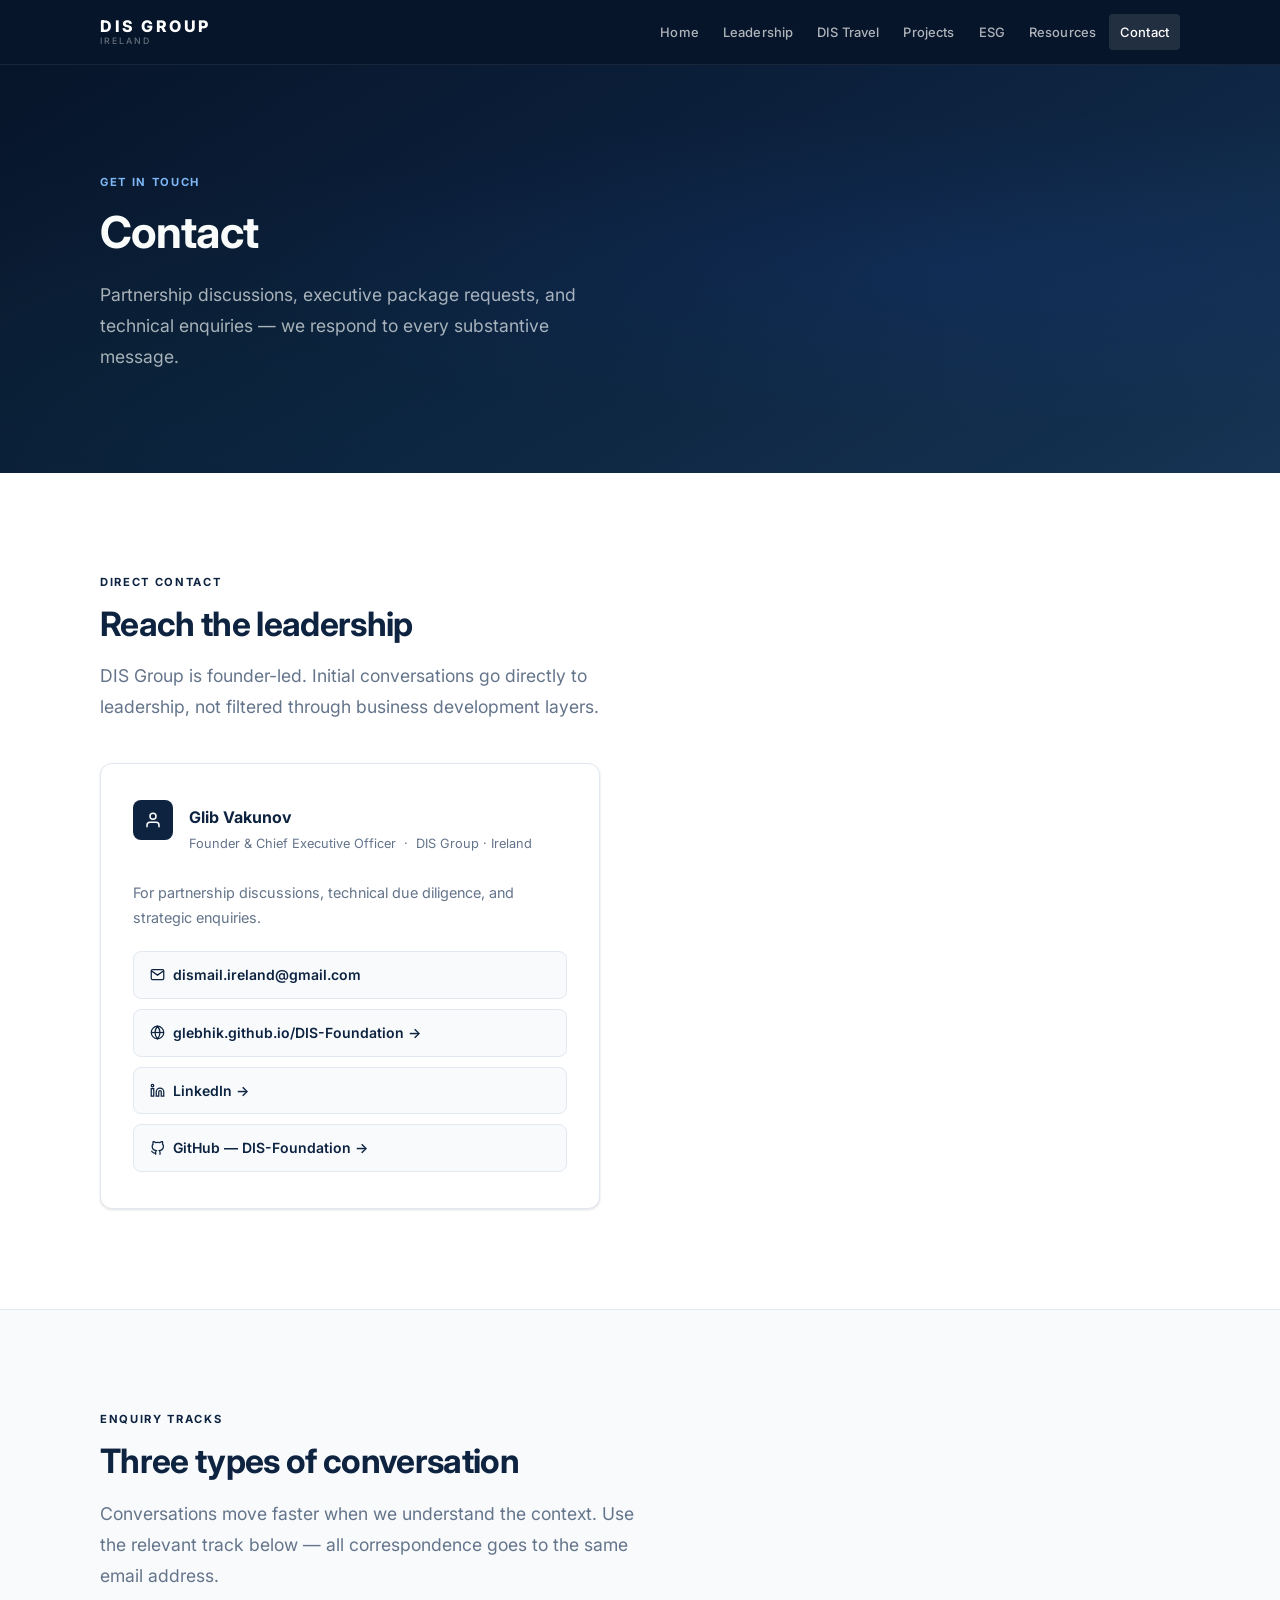
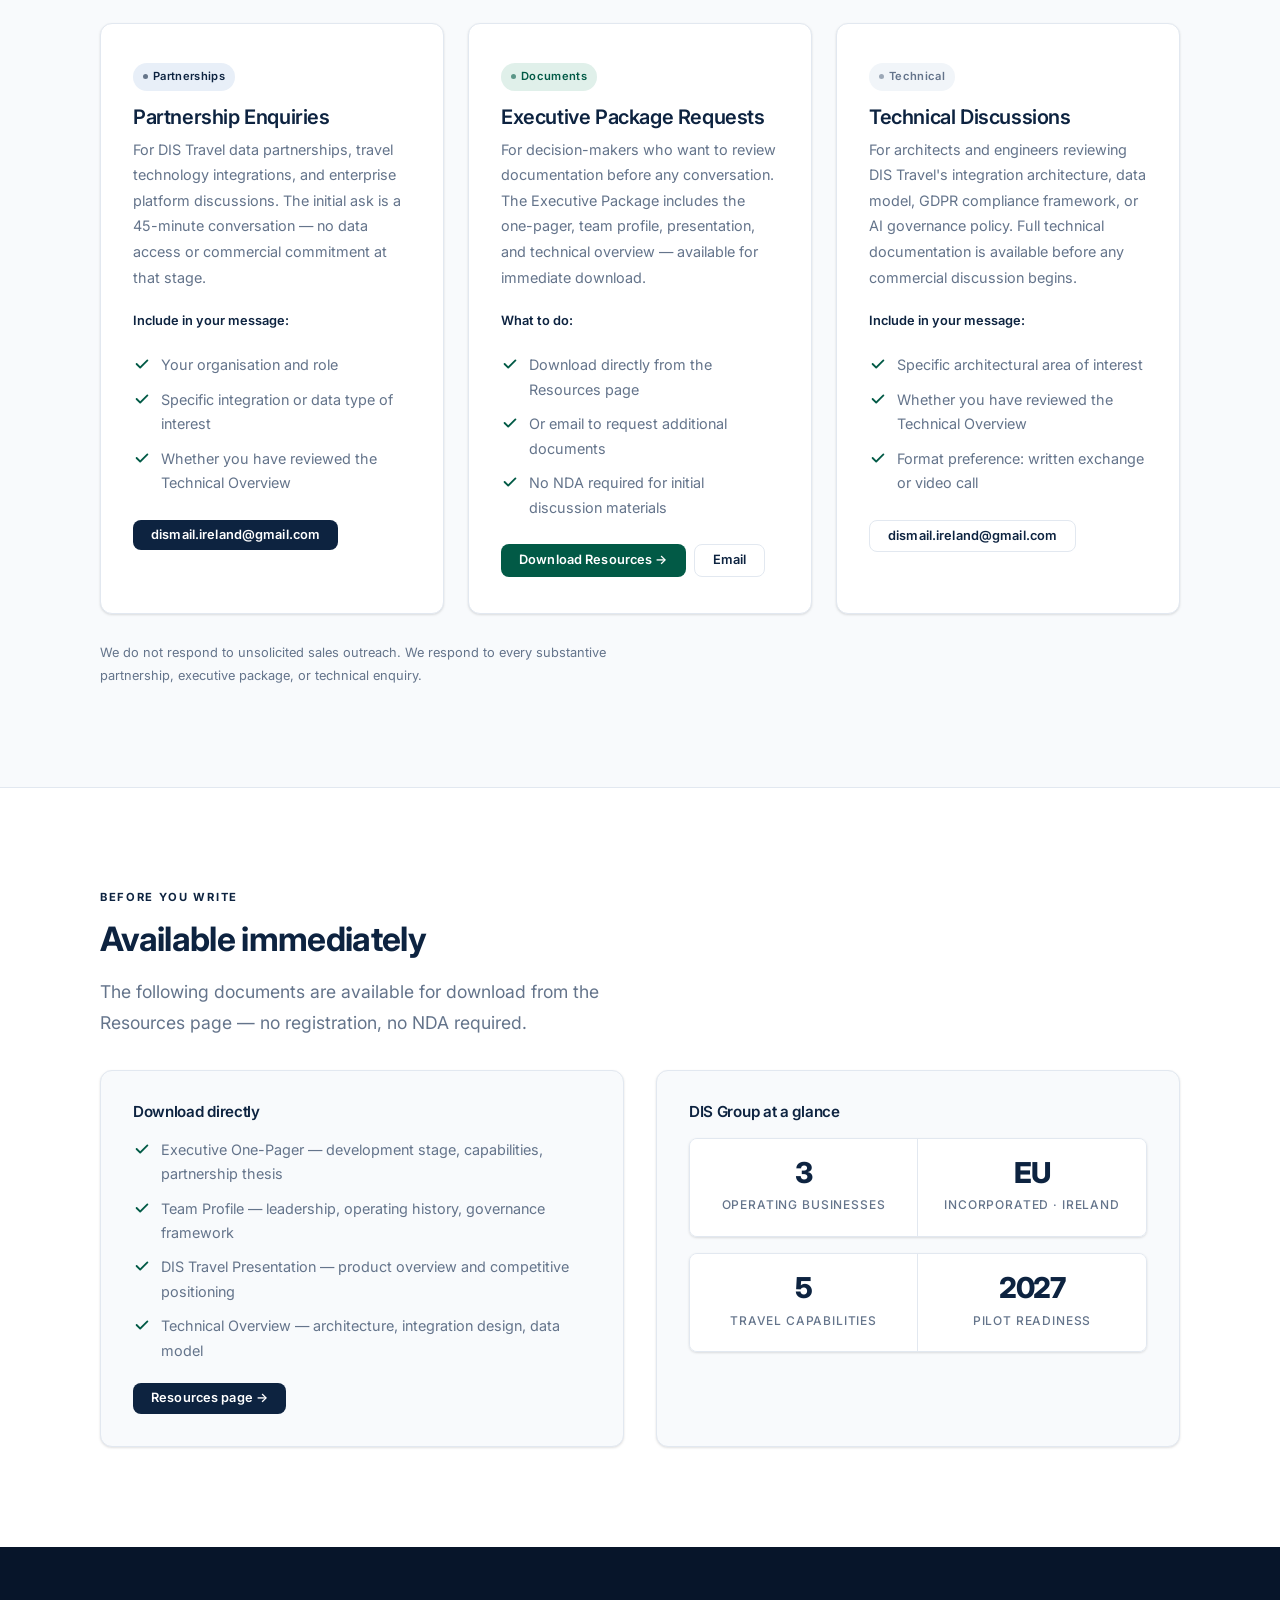
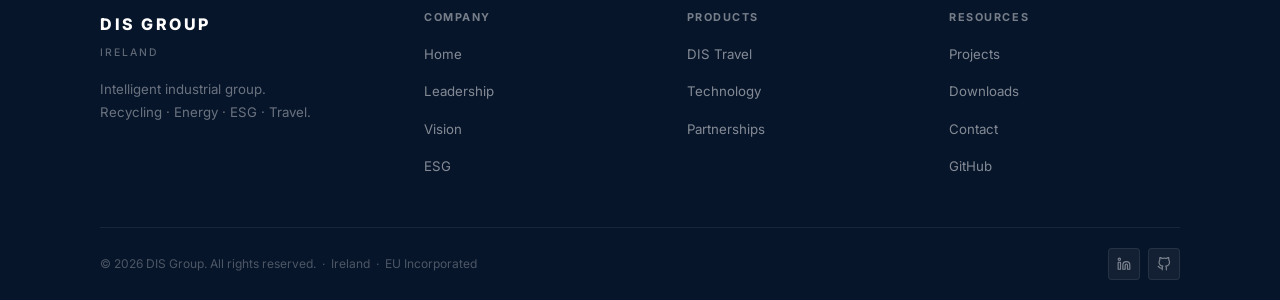
==== commit c9296ac4: "docs: v1.1 partner outreach — 10-link footer, 3-track contact, Current Focus, partner relevance - Ho" ====
--- a/docs/contact.html
+++ b/docs/contact.html
@@ -4,7 +4,7 @@
   <meta charset="UTF-8">
   <meta name="viewport" content="width=device-width, initial-scale=1.0">
   <title>Contact — DIS Group</title>
-  <meta name="description" content="Contact DIS Group for partnership enquiries, DIS Travel information, and general business discussions.">
+  <meta name="description" content="Contact DIS Group for partnership enquiries, executive package requests, and technical discussions.">
   <link rel="preconnect" href="https://fonts.googleapis.com">
   <link rel="preconnect" href="https://fonts.gstatic.com" crossorigin>
   <link href="https://fonts.googleapis.com/css2?family=Inter:wght@300;400;500;600;700;800&display=swap" rel="stylesheet">
@@ -41,7 +41,7 @@
   <div class="container">
     <div class="hero-eyebrow eyebrow">Get in Touch</div>
     <h1>Contact</h1>
-    <p class="lead">Partnership discussions, technical enquiries, and general business conversations — we respond to every substantive message.</p>
+    <p class="lead">Partnership discussions, executive package requests, and technical enquiries — we respond to every substantive message.</p>
   </div>
 </section>
 
@@ -52,7 +52,7 @@
     <h2 style="margin-top: 12px;">Reach the leadership</h2>
     <p class="lead" style="max-width: 560px; margin-top: 16px;">DIS Group is founder-led. Initial conversations go directly to leadership, not filtered through business development layers.</p>
 
-    <div style="margin-top: 40px; max-width: 480px;">
+    <div style="margin-top: 40px; max-width: 500px;">
       <div class="contact-track">
         <div style="display: flex; align-items: center; gap: 16px; margin-bottom: 20px;">
           <div class="icon-chip icon-chip-navy" style="flex-shrink: 0;">
@@ -60,14 +60,18 @@
           </div>
           <div>
             <div style="font-weight: 700; color: var(--navy); font-size: 1rem;">Glib Vakunov</div>
-            <div style="font-size: 0.8rem; color: var(--text-muted); margin-top: 2px;">Founder &amp; Chief Executive Officer &nbsp;·&nbsp; DIS Group</div>
+            <div style="font-size: 0.8rem; color: var(--text-muted); margin-top: 2px;">Founder &amp; Chief Executive Officer &nbsp;·&nbsp; DIS Group · Ireland</div>
           </div>
         </div>
         <p>For partnership discussions, technical due diligence, and strategic enquiries.</p>
         <div style="display: flex; flex-direction: column; gap: 10px; margin-top: 20px;">
-          <a href="mailto:contact@disgroup.ie" class="contact-email">
+          <a href="mailto:dismail.ireland@gmail.com" class="contact-email">
             <svg viewBox="0 0 24 24"><path d="M4 4h16c1.1 0 2 .9 2 2v12c0 1.1-.9 2-2 2H4c-1.1 0-2-.9-2-2V6c0-1.1.9-2 2-2z"/><polyline points="22,6 12,13 2,6"/></svg>
-            contact@disgroup.ie
+            dismail.ireland@gmail.com
+          </a>
+          <a href="https://glebhik.github.io/DIS-Foundation/" class="contact-email" target="_blank" rel="noopener">
+            <svg viewBox="0 0 24 24"><circle cx="12" cy="12" r="10"/><line x1="2" y1="12" x2="22" y2="12"/><path d="M12 2a15.3 15.3 0 0 1 4 10 15.3 15.3 0 0 1-4 10 15.3 15.3 0 0 1-4-10 15.3 15.3 0 0 1 4-10z"/></svg>
+            glebhik.github.io/DIS-Foundation &rarr;
           </a>
           <a href="https://linkedin.com" class="contact-email" target="_blank" rel="noopener">
             <svg viewBox="0 0 24 24"><path d="M16 8a6 6 0 0 1 6 6v7h-4v-7a2 2 0 0 0-2-2 2 2 0 0 0-2 2v7h-4v-7a6 6 0 0 1 6-6z"/><rect x="2" y="9" width="4" height="12"/><circle cx="4" cy="4" r="2"/></svg>
@@ -89,49 +93,60 @@
 <section class="section section-alt">
   <div class="container">
     <span class="eyebrow">Enquiry Tracks</span>
-    <h2 style="margin-top: 12px;">For the best response</h2>
-    <p class="lead" style="max-width: 560px; margin-top: 16px;">Conversations move faster when we understand the context. Provide the relevant background and we will route to the right material and contact.</p>
-
-    <div class="split mt-8">
-
-      <div class="contact-track">
-        <div style="display: flex; align-items: center; gap: 10px; margin-bottom: 16px;">
-          <span class="badge badge-navy">Business Enquiries</span>
-        </div>
-        <h3>General business and commercial discussions</h3>
-        <p>For conversations about DIS Group's operating businesses, strategic direction, or commercial opportunities outside DIS Travel partnerships.</p>
-        <p style="font-size: 0.875rem; font-weight: 500; color: var(--navy); margin-top: 12px;">Include in your message:</p>
-        <ul class="check-list" style="margin-top: 8px;">
-          <li>Your organisation and your role</li>
-          <li>Which DIS Group business unit is relevant</li>
-          <li>Nature of the discussion — commercial, strategic, or general</li>
+    <h2 style="margin-top: 12px;">Three types of conversation</h2>
+    <p class="lead" style="max-width: 560px; margin-top: 16px;">Conversations move faster when we understand the context. Use the relevant track below — all correspondence goes to the same email address.</p>
+
+    <div class="grid-3 mt-8">
+
+      <div class="contact-track">
+        <div style="margin-bottom: 14px;"><span class="badge badge-navy">Partnerships</span></div>
+        <h3>Partnership Enquiries</h3>
+        <p>For DIS Travel data partnerships, travel technology integrations, and enterprise platform discussions. The initial ask is a 45-minute conversation — no data access or commercial commitment at that stage.</p>
+        <p style="font-size: 0.8rem; font-weight: 600; color: var(--navy); margin-top: 12px;">Include in your message:</p>
+        <ul class="check-list" style="margin-top: 6px;">
+          <li>Your organisation and role</li>
+          <li>Specific integration or data type of interest</li>
+          <li>Whether you have reviewed the Technical Overview</li>
         </ul>
         <div style="margin-top: 24px;">
-          <a href="mailto:contact@disgroup.ie" class="btn btn-navy btn-sm">contact@disgroup.ie</a>
-        </div>
-      </div>
-
-      <div class="contact-track">
-        <div style="display: flex; align-items: center; gap: 10px; margin-bottom: 16px;">
-          <span class="badge badge-green">Partnership Enquiries</span>
-        </div>
-        <h3>Enterprise data partnerships &amp; DIS Travel integrations</h3>
-        <p>For DIS Travel data partnership discussions — travel content providers, carbon data enrichment, or enterprise technology integrations.</p>
-        <p style="font-size: 0.875rem; font-weight: 500; color: var(--navy); margin-top: 12px;">Include in your message:</p>
-        <ul class="check-list" style="margin-top: 8px;">
-          <li>Your organisation and your role</li>
-          <li>Specific integration or data capability of interest</li>
+          <a href="mailto:dismail.ireland@gmail.com?subject=Partnership Enquiry — DIS Travel" class="btn btn-navy btn-sm">dismail.ireland@gmail.com</a>
+        </div>
+      </div>
+
+      <div class="contact-track">
+        <div style="margin-bottom: 14px;"><span class="badge badge-green">Documents</span></div>
+        <h3>Executive Package Requests</h3>
+        <p>For decision-makers who want to review documentation before any conversation. The Executive Package includes the one-pager, team profile, presentation, and technical overview — available for immediate download.</p>
+        <p style="font-size: 0.8rem; font-weight: 600; color: var(--navy); margin-top: 12px;">What to do:</p>
+        <ul class="check-list" style="margin-top: 6px;">
+          <li>Download directly from the Resources page</li>
+          <li>Or email to request additional documents</li>
+          <li>No NDA required for initial discussion materials</li>
+        </ul>
+        <div style="margin-top: 24px; display: flex; gap: 8px; flex-wrap: wrap;">
+          <a href="resources.html" class="btn btn-green btn-sm">Download Resources &rarr;</a>
+          <a href="mailto:dismail.ireland@gmail.com?subject=Document Request — DIS Group" class="btn btn-ghost btn-sm">Email</a>
+        </div>
+      </div>
+
+      <div class="contact-track">
+        <div style="margin-bottom: 14px;"><span class="badge badge-gray">Technical</span></div>
+        <h3>Technical Discussions</h3>
+        <p>For architects and engineers reviewing DIS Travel's integration architecture, data model, GDPR compliance framework, or AI governance policy. Full technical documentation is available before any commercial discussion begins.</p>
+        <p style="font-size: 0.8rem; font-weight: 600; color: var(--navy); margin-top: 12px;">Include in your message:</p>
+        <ul class="check-list" style="margin-top: 6px;">
+          <li>Specific architectural area of interest</li>
           <li>Whether you have reviewed the Technical Overview</li>
-          <li>Preferred format: 45-minute call or written exchange first</li>
+          <li>Format preference: written exchange or video call</li>
         </ul>
         <div style="margin-top: 24px;">
-          <a href="mailto:partnerships@disgroup.ie" class="btn btn-green btn-sm">partnerships@disgroup.ie</a>
-        </div>
-      </div>
-
-    </div>
-
-    <p style="font-size: 0.8rem; color: var(--text-muted); margin-top: 24px; max-width: 560px;">We do not respond to unsolicited sales outreach. We respond to every substantive partnership or technical enquiry.</p>
+          <a href="mailto:dismail.ireland@gmail.com?subject=Technical Discussion — DIS Travel" class="btn btn-ghost btn-sm">dismail.ireland@gmail.com</a>
+        </div>
+      </div>
+
+    </div>
+
+    <p style="font-size: 0.8rem; color: var(--text-muted); margin-top: 28px; max-width: 560px;">We do not respond to unsolicited sales outreach. We respond to every substantive partnership, executive package, or technical enquiry.</p>
   </div>
 </section>
 
@@ -141,12 +156,12 @@
 <section class="section">
   <div class="container">
     <span class="eyebrow">Before You Write</span>
-    <h2 style="margin-top: 12px;">What DIS Group can share</h2>
-    <p class="lead" style="max-width: 560px; margin-top: 16px;">For DIS Travel partnership discussions, the following materials are available before any commercial conversation — no NDA required.</p>
+    <h2 style="margin-top: 12px;">Available immediately</h2>
+    <p class="lead" style="max-width: 560px; margin-top: 16px;">The following documents are available for download from the Resources page — no registration, no NDA required.</p>
 
     <div class="grid-2 mt-8">
       <div class="card card-alt">
-        <h3 style="font-size: 0.95rem;">Available for download</h3>
+        <h3 style="font-size: 0.95rem;">Download directly</h3>
         <ul class="check-list mt-4">
           <li>Executive One-Pager — development stage, capabilities, partnership thesis</li>
           <li>Team Profile — leadership, operating history, governance framework</li>
@@ -154,7 +169,7 @@
           <li>Technical Overview — architecture, integration design, data model</li>
         </ul>
         <div style="margin-top: 20px;">
-          <a href="resources.html" class="btn btn-navy btn-sm">Download Resources &rarr;</a>
+          <a href="resources.html" class="btn btn-navy btn-sm">Resources page &rarr;</a>
         </div>
       </div>
       <div class="card card-alt">
@@ -198,20 +213,22 @@
           <ul>
             <li><a href="index.html">Home</a></li>
             <li><a href="leadership.html">Leadership</a></li>
-            <li><a href="projects.html">Projects</a></li>
+            <li><a href="vision.html">Vision</a></li>
             <li><a href="esg.html">ESG</a></li>
           </ul>
         </div>
         <div class="footer-nav-col">
-          <h5>DIS Travel</h5>
+          <h5>Products</h5>
           <ul>
-            <li><a href="dis-travel.html">Overview</a></li>
+            <li><a href="dis-travel.html">DIS Travel</a></li>
+            <li><a href="technology.html">Technology</a></li>
             <li><a href="partnerships.html">Partnerships</a></li>
           </ul>
         </div>
         <div class="footer-nav-col">
           <h5>Resources</h5>
           <ul>
+            <li><a href="projects.html">Projects</a></li>
             <li><a href="resources.html">Downloads</a></li>
             <li><a href="contact.html">Contact</a></li>
             <li><a href="https://github.com/Glebhik/DIS-Foundation" target="_blank" rel="noopener">GitHub</a></li>
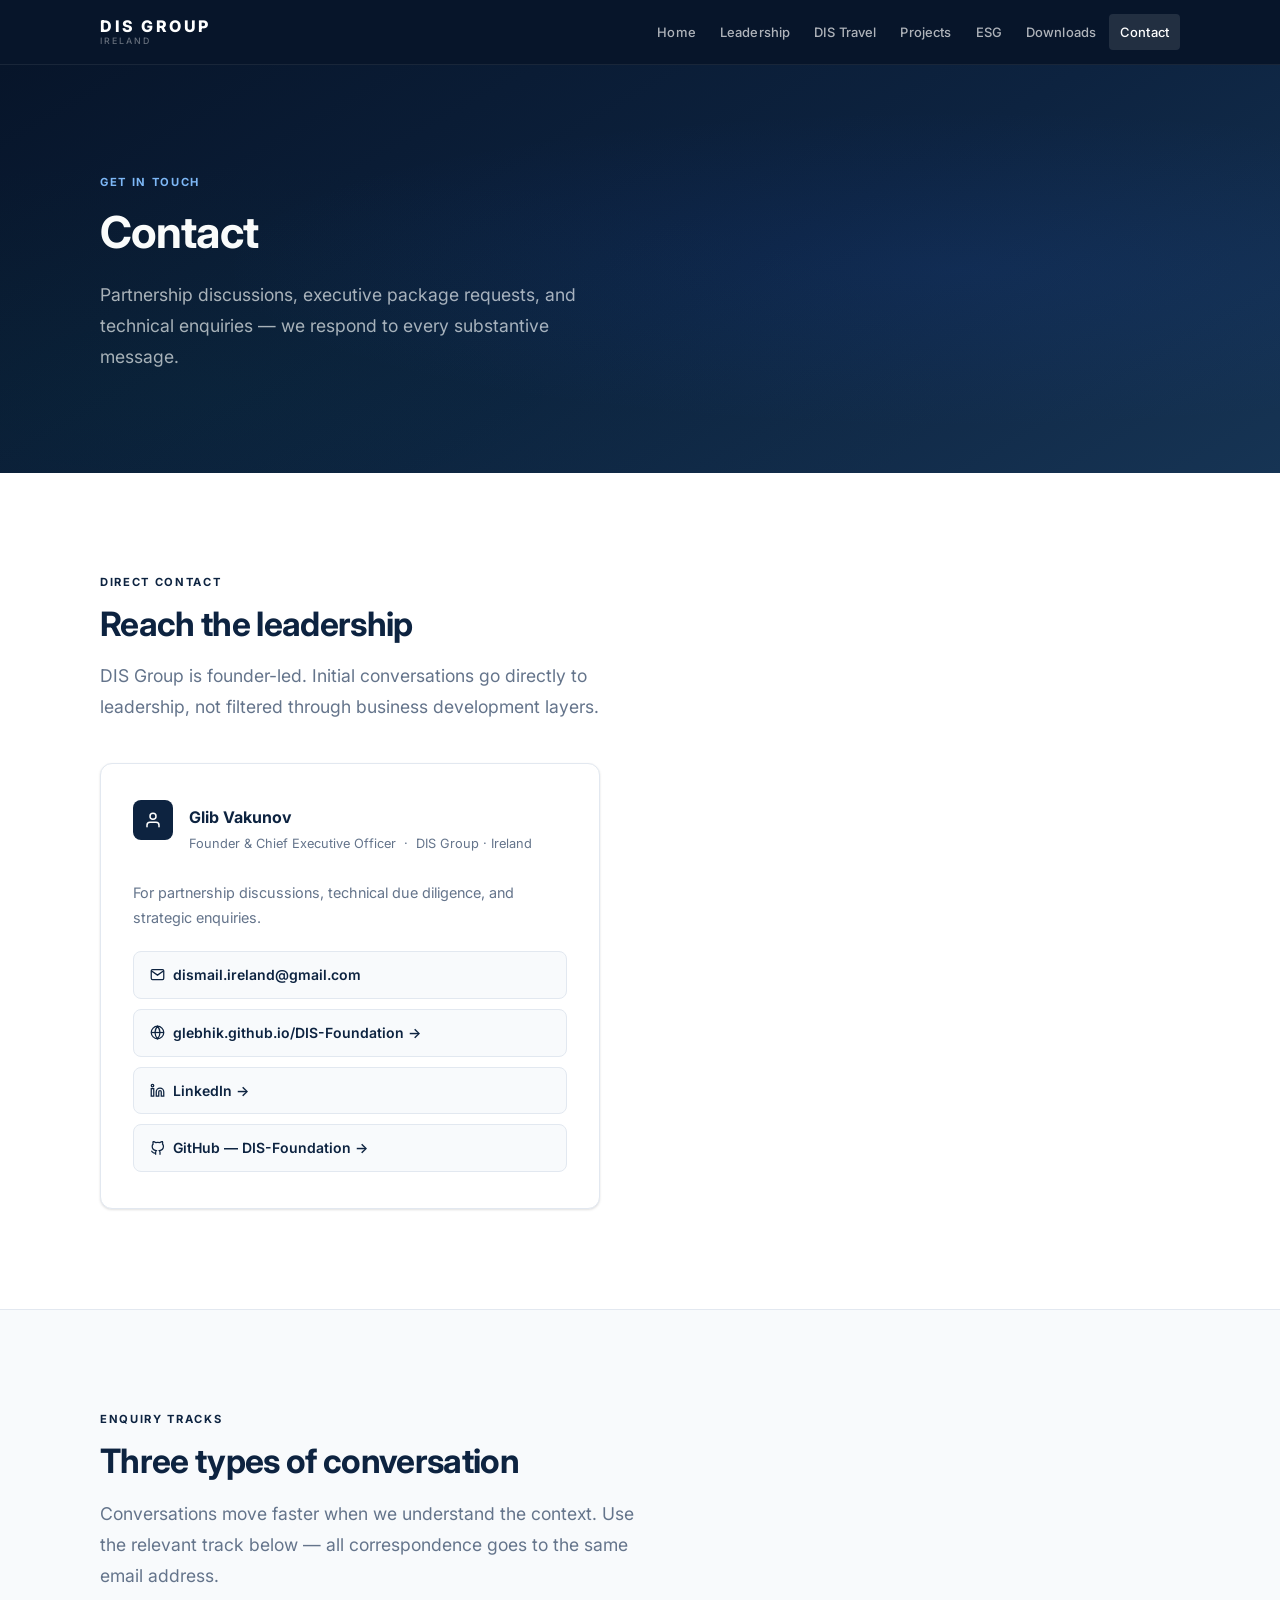
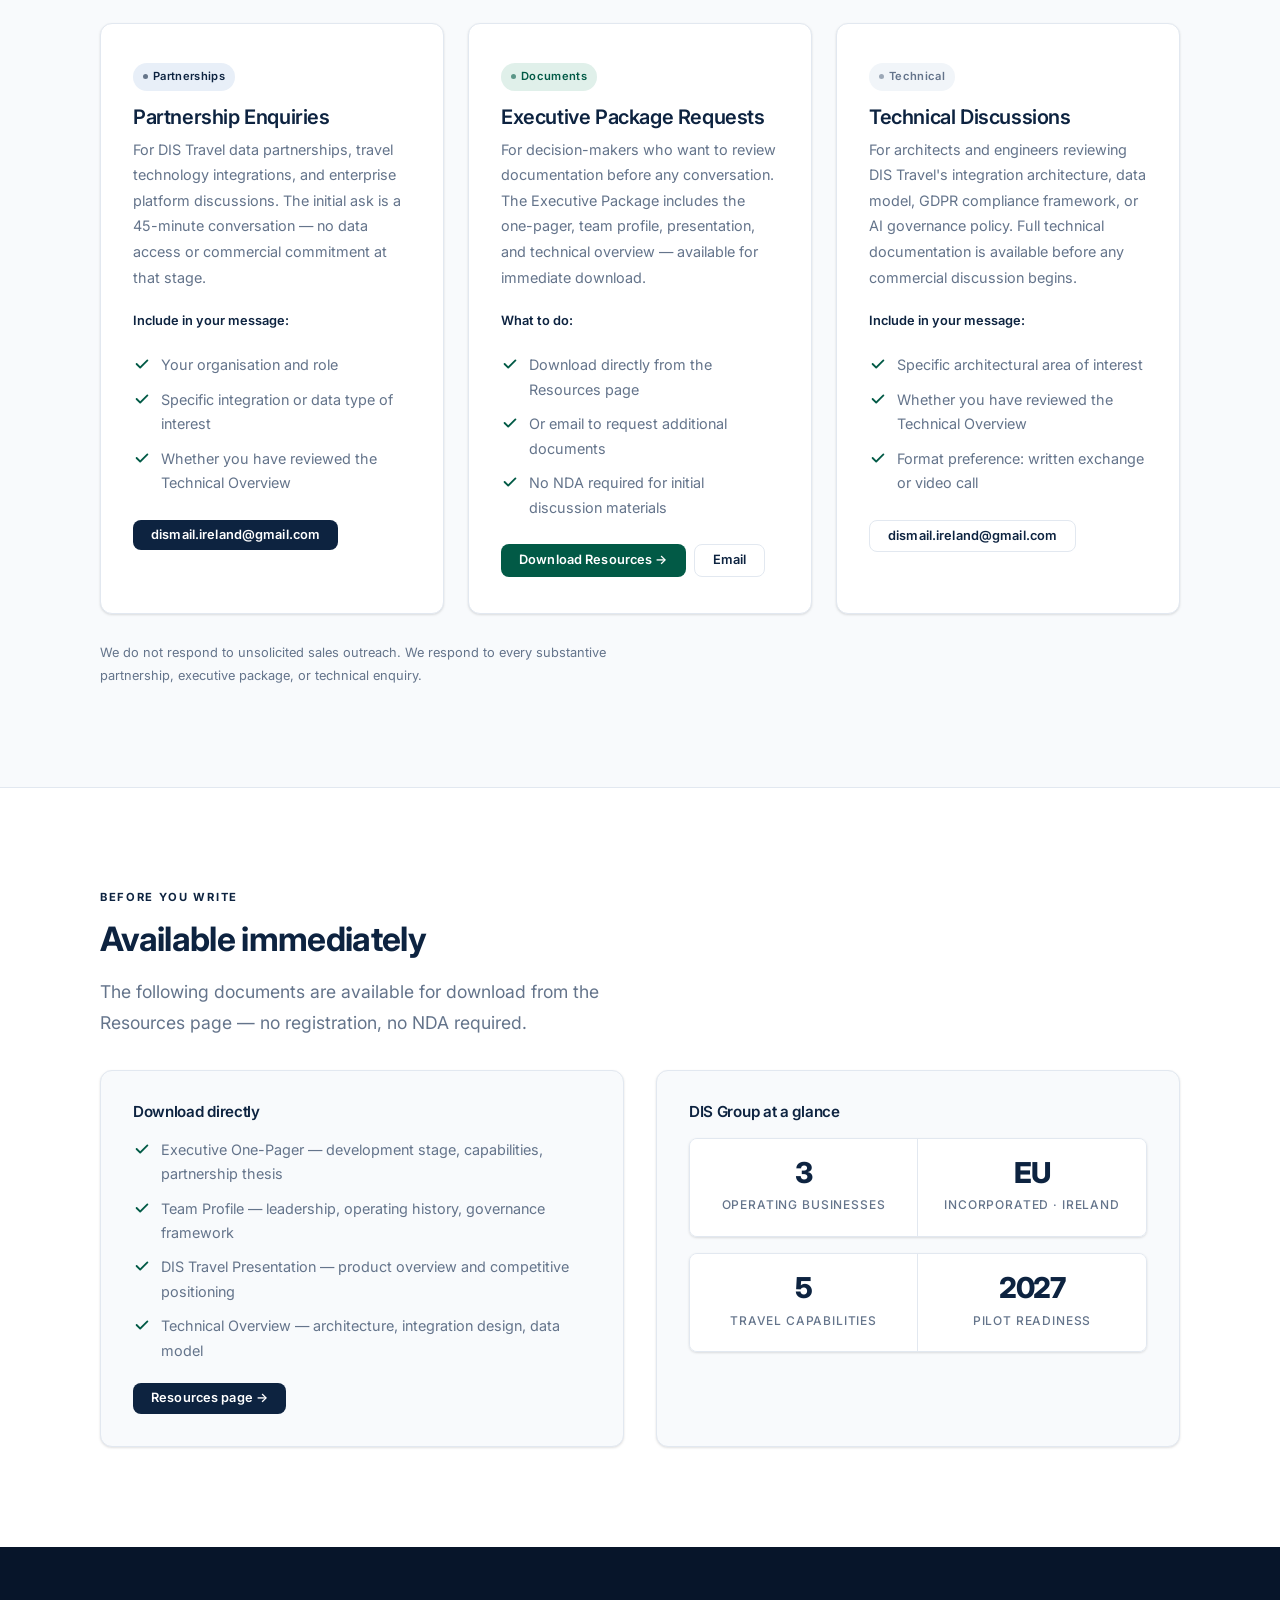
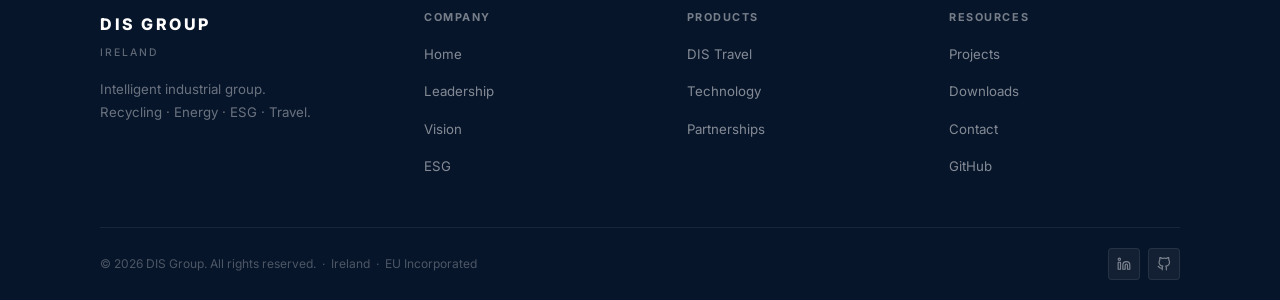
==== commit 99e36dbd: "docs: v1.2 — downloads page, CNAME for disgroup.ie, nav updated - New docs/downloads.html: 4 PDF pla" ====
--- a/docs/contact.html
+++ b/docs/contact.html
@@ -29,7 +29,7 @@
         <li><a href="dis-travel.html">DIS Travel</a></li>
         <li><a href="projects.html">Projects</a></li>
         <li><a href="esg.html">ESG</a></li>
-        <li><a href="resources.html">Resources</a></li>
+        <li><a href="downloads.html">Downloads</a></li>
         <li><a href="contact.html" class="active">Contact</a></li>
       </ul>
     </div>
@@ -229,7 +229,7 @@
           <h5>Resources</h5>
           <ul>
             <li><a href="projects.html">Projects</a></li>
-            <li><a href="resources.html">Downloads</a></li>
+            <li><a href="downloads.html">Downloads</a></li>
             <li><a href="contact.html">Contact</a></li>
             <li><a href="https://github.com/Glebhik/DIS-Foundation" target="_blank" rel="noopener">GitHub</a></li>
           </ul>
